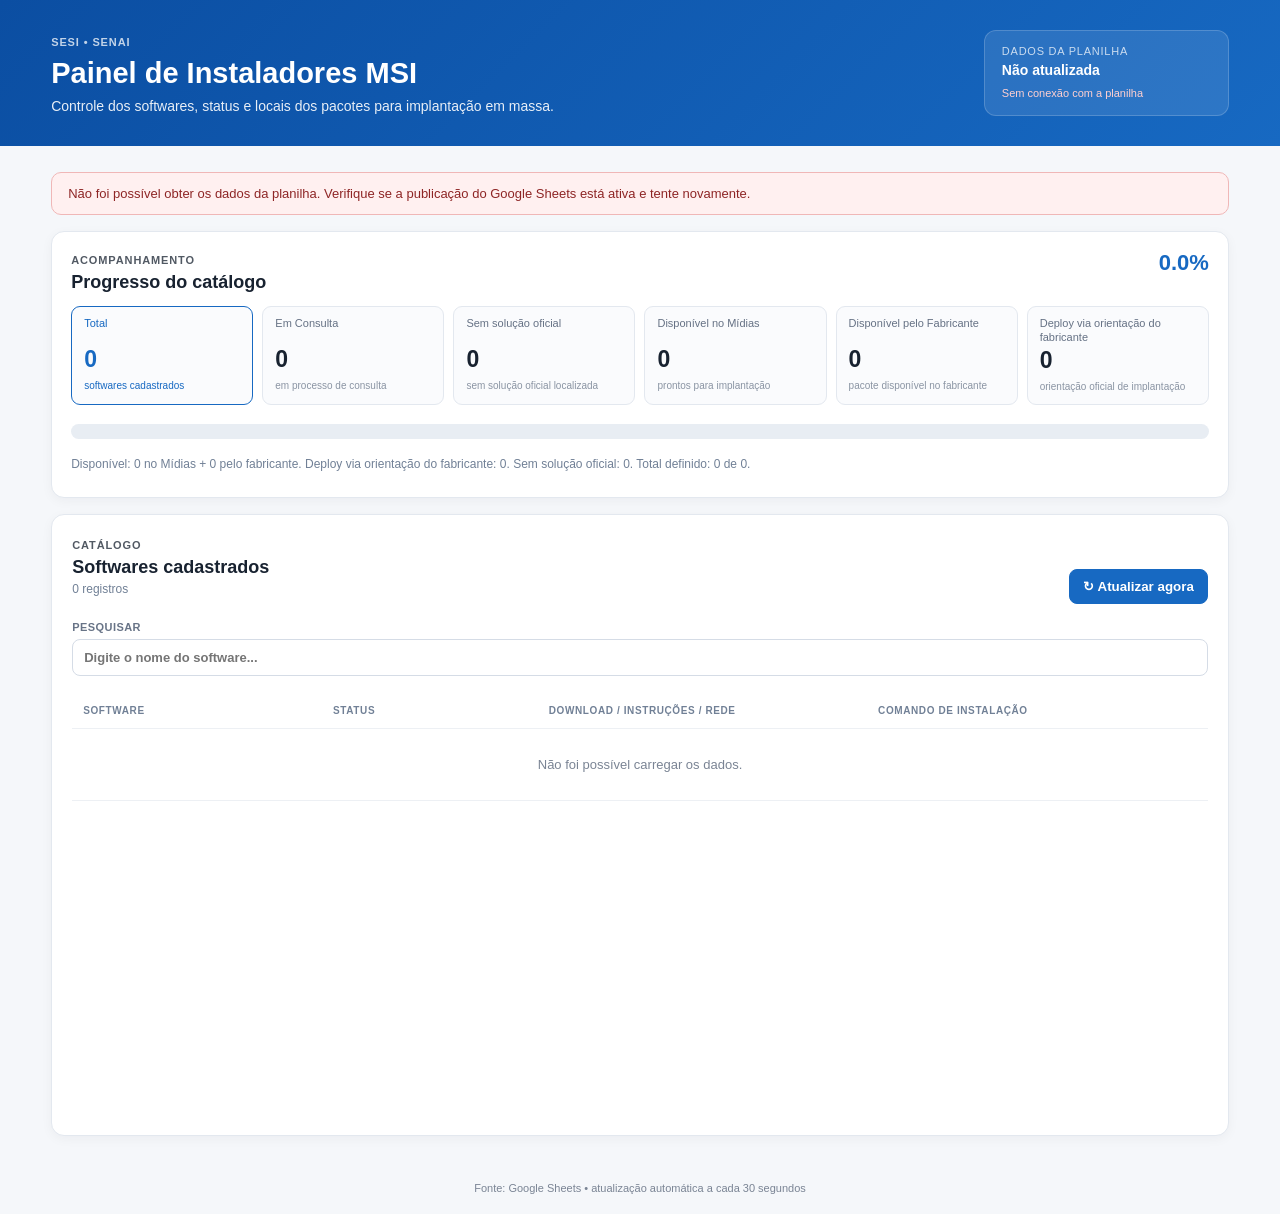
==== index.html @ 62a3d48d "Add files via upload" ====
<!DOCTYPE html>
<html lang="pt-BR">
<head>
<meta charset="UTF-8"><meta name="viewport" content="width=device-width, initial-scale=1.0">
<title>Painel de Instaladores MSI</title><link rel="stylesheet" href="style.css">
</head>
<body>
<header class="topbar">
  <div class="brand"><span class="eyebrow">SESI • SENAI</span><h1>Painel de Instaladores MSI</h1><p>Controle dos softwares, status e locais dos pacotes para implantação em massa.</p></div>
  <div class="update-box"><div class="update-label">Dados da planilha</div><strong id="lastUpdate">Aguardando consulta...</strong><span id="connectionStatus" class="connection loading">Iniciando conexão...</span></div>
</header>
<main class="container">
  <div id="errorBox" class="notice hidden"></div>
  <section id="page-dashboard" class="page">
<section class="overview">
      <div class="panel progress-panel">
        <div class="section-heading">
          <div><span class="section-kicker">Acompanhamento</span><h2>Progresso do catálogo</h2></div>
          <strong id="progressPercent">0%</strong>
        </div>
<section class="cards" aria-label="Filtros rápidos do catálogo">
      <article class="card filter-card" data-filter="" tabindex="0" role="button" aria-pressed="false"><span>Total</span><strong id="total">0</strong><small>softwares cadastrados</small></article>
      <article class="card filter-card" data-filter="Em Consulta" tabindex="0" role="button" aria-pressed="false"><span>Em Consulta</span><strong id="emConsulta">0</strong><small>em processo de consulta</small></article>
      <article class="card filter-card" data-filter="Sem solução oficial" tabindex="0" role="button" aria-pressed="false"><span>Sem solução oficial</span><strong id="semSolucao">0</strong><small>sem solução oficial localizada</small></article>
      <article class="card filter-card" data-filter="Disponível no Mídias" tabindex="0" role="button" aria-pressed="false"><span>Disponível no Mídias</span><strong id="disponivel">0</strong><small>prontos para implantação</small></article>
      <article class="card filter-card" data-filter="Disponível pelo Fabricante" tabindex="0" role="button" aria-pressed="false"><span>Disponível pelo Fabricante</span><strong id="fabricante">0</strong><small>pacote disponível no fabricante</small></article>
      <article class="card filter-card" data-filter="Deploy via orientação do fabricante" tabindex="0" role="button" aria-pressed="false"><span>Deploy via orientação do fabricante</span><strong id="deployOrientacao">0</strong><small>orientação oficial de implantação</small></article>
        </section>
        <div class="progress-track" aria-label="Distribuição dos softwares por status">
          <div id="progressAvailable" class="progress-segment available-segment" title="Disponível"></div>
          <div id="progressNoSolution" class="progress-segment none-segment" title="Sem solução oficial"></div>
          <div id="progressDeployOrientacao" class="progress-segment deploy-segment" title="Deploy via orientação do fabricante"></div>
          <div id="progressConsulta" class="progress-segment consulta-segment" title="Em Consulta"></div>
        </div>
        <p class="muted" id="progressDetail">Disponível: 0 no Mídias + 0 pelo fabricante.</p>
      </div>
    </section>
    <section class="panel table-panel">
      <div class="table-head"><div><span class="section-kicker">Catálogo</span><h2>Softwares cadastrados</h2><p class="muted" id="resultCount">0 registros</p></div><div class="actions"><button id="refreshButton" type="button">↻ Atualizar agora</button></div></div>
      <div class="filters"><label>Pesquisar<input id="search" type="search" placeholder="Digite o nome do software..."></label></div>
      <div class="table-wrap"><table class="software-table"><colgroup><col class="col-software"><col class="col-status"><col class="col-link"><col class="col-command"></colgroup><thead><tr><th>Software</th><th>Status</th><th>Download / instruções / rede</th><th>Comando de instalação</th></tr></thead><tbody id="softwareTable"><tr><td colspan="4" class="empty">Preparando consulta à planilha...</td></tr></tbody></table></div>
    </section>
  </section>
</main>
<footer>Fonte: Google Sheets • atualização automática a cada 30 segundos</footer>
<script src="script.js?v=20261013-43"></script>
</body></html>
---- style.css ----
*{box-sizing:border-box}body{margin:0;font-family:Inter,Segoe UI,Arial,sans-serif;background:#f5f7fa;color:#182230}.topbar{background:linear-gradient(135deg,#0b4ea2,#1769c2);color:#fff;padding:30px max(4%,calc((100% - 1200px)/2));display:flex;justify-content:space-between;gap:28px;align-items:center}.brand{min-width:0}.eyebrow,.section-kicker{font-size:11px;font-weight:700;letter-spacing:.08em;text-transform:uppercase;opacity:.75}.topbar h1{margin:7px 0 7px;font-size:29px;line-height:1.15}.topbar p{margin:0;max-width:720px;opacity:.9;font-size:14px}.update-box{min-width:245px;padding:14px 17px;border:1px solid rgba(255,255,255,.18);border-radius:12px;background:rgba(255,255,255,.1)}.update-label{font-size:11px;text-transform:uppercase;letter-spacing:.07em;opacity:.75}.update-box strong{display:block;margin:5px 0;font-size:14px}.connection{display:inline-flex;align-items:center;gap:6px;font-size:11px}.connection.ok{color:#c8f7d8}.connection.error{color:#ffd0d0}.connection.loading{color:#ffe9ad}.container{width:min(1200px,92%);margin:26px auto}.notice{margin-bottom:16px;padding:13px 16px;border-radius:10px;font-size:13px}.notice.error{background:#fff0f0;border:1px solid #f0b7b7;color:#8e2525}.notice.warning{background:#fff8e5;border:1px solid #efd28a;color:#795500}.hidden{display:none}.cards{display:grid;grid-template-columns:repeat(4,1fr);gap:15px;margin-bottom:17px}.card,.panel{background:#fff;border:1px solid #e3e8ef;border-radius:13px;box-shadow:0 3px 12px rgba(24,34,48,.045)}.card{padding:18px 19px}.card span{font-size:13px;color:#657184}.card strong{display:block;font-size:31px;line-height:1;margin:9px 0 7px}.card small{color:#8a94a3;font-size:11px}.card.highlight{border-top:3px solid #1769c2}.overview{display:grid;grid-template-columns:1.25fr 1fr;gap:17px;margin-bottom:17px}.panel{padding:20px}.section-heading{display:flex;justify-content:space-between;gap:18px;align-items:start}.section-heading h2,.table-head h2{margin:4px 0 0;font-size:18px}.section-heading>strong{font-size:22px;color:#1769c2}.progress-track{height:17px;background:#e8edf3;border-radius:99px;overflow:hidden;margin:27px 0 11px}.progress-bar{height:100%;width:0;background:linear-gradient(90deg,#1769c2,#2e86de);transition:width .35s ease}.muted{color:#718096;font-size:12px;margin:8px 0}.donut-wrap{display:flex;align-items:center;gap:23px;min-height:142px}.donut{width:142px;height:142px;border-radius:50%;position:relative;flex:0 0 auto}.donut:after{content:"";position:absolute;inset:31px;border-radius:50%;background:#fff}.legend{display:grid;gap:11px;font-size:12px}.legend>div{display:flex;align-items:center;gap:7px}.legend b{margin-left:2px}.dot{width:10px;height:10px;border-radius:50%;display:inline-block}.consulta-dot{background:#d99a20}.none-dot{background:#d15b5b}.available-dot{background:#1769c2}
.deploy-dot{background:#7b61b8}.table-panel{padding-bottom:12px}.table-head{display:flex;justify-content:space-between;align-items:end;gap:20px}.actions button{border:1px solid #1769c2;background:#1769c2;color:#fff;border-radius:8px;padding:9px 13px;font-weight:600;cursor:pointer}.actions button:hover{background:#0b4ea2}.filters{display:grid;grid-template-columns:1.5fr 1fr;gap:12px;margin:17px 0}.filters label{display:grid;gap:6px;font-size:11px;font-weight:700;color:#687487;text-transform:uppercase;letter-spacing:.04em}input,select{width:100%;border:1px solid #d5dce6;border-radius:8px;padding:10px 11px;background:#fff;color:#182230;font:inherit;font-size:13px;outline:none}input:focus,select:focus{border-color:#1769c2;box-shadow:0 0 0 3px rgba(23,105,194,.1)}.table-wrap{overflow:auto}table{width:100%;border-collapse:collapse}th,td{padding:12px 11px;border-bottom:1px solid #edf0f4;text-align:left}th{color:#718096;font-size:10px;text-transform:uppercase;letter-spacing:.06em}td{font-size:13px}.status{display:inline-flex;padding:5px 9px;border-radius:99px;font-size:11px;font-weight:700}.status.available{background:#eaf3ff;color:#1769c2;border:1px solid #cfe0f5}.status.consulta{background:#fff5d9;color:#8a5a00}.status.none{background:#fdeaea;color:#a32929}.status.unknown{background:#eef2f7;color:#596579}.empty{text-align:center;color:#7a8494;padding:28px}.table-panel .muted{margin-top:4px}footer{text-align:center;color:#7a8494;font-size:11px;padding:20px}@media(max-width:850px){.topbar{flex-direction:column;align-items:flex-start}.update-box{width:100%;min-width:0}.cards{grid-template-columns:repeat(2,1fr)}.overview{grid-template-columns:1fr}.table-head{align-items:stretch;flex-direction:column}.filters{grid-template-columns:1fr}}@media(max-width:500px){.container{width:94%;margin-top:18px}.cards{grid-template-columns:1fr}.topbar{padding:24px 4%}.topbar h1{font-size:24px}.donut-wrap{align-items:flex-start;flex-direction:column}.donut{width:125px;height:125px}.donut:after{inset:28px}}
.nav{background:#fff;border-bottom:1px solid #e3e8ef;position:sticky;top:0;z-index:5}.nav-inner{width:min(1200px,92%);margin:auto;display:flex;gap:4px}.nav-btn{border:0;background:transparent;padding:12px 15px;color:#637084;font-weight:700;font-size:12px;cursor:pointer;border-bottom:3px solid transparent}.nav-btn:hover{color:#1769c2}.nav-btn.active{color:#1769c2;border-bottom-color:#1769c2}.hidden-page{display:none!important}.actions{display:flex;gap:8px;flex-wrap:wrap}.actions button.secondary{background:#fff;color:#1769c2;border-color:#b9cee6}.actions button.secondary:hover{background:#f1f6fb}.open-link{display:inline-flex;align-items:center;padding:6px 10px;border-radius:7px;background:#1769c2;color:#fff;text-decoration:none;font-size:11px;font-weight:700}.open-link:hover{background:#0b4ea2}.link-cell{max-width:300px;white-space:nowrap;overflow:hidden;text-overflow:ellipsis}@media(max-width:650px){.nav-inner{width:94%}.nav-btn{padding:11px 10px}.actions{align-items:stretch}.actions button{width:100%}}
/* Navegação clean v10 */
.nav{background:rgba(255,255,255,.96);backdrop-filter:blur(8px);box-shadow:0 2px 10px rgba(24,34,48,.035)}
.nav-inner{padding:8px 0;align-items:center}
.nav-segment{display:inline-flex;gap:3px;padding:3px;background:#f1f4f8;border:1px solid #e1e6ed;border-radius:11px}
.nav-btn{display:inline-flex;align-items:center;gap:7px;border:0;border-radius:8px;border-bottom:0;padding:9px 13px;color:#667387;background:transparent;transition:.18s ease}
.nav-btn:hover{color:#1769c2;background:#fff}
.nav-btn.active{color:#1769c2;background:#fff;box-shadow:0 1px 4px rgba(24,34,48,.10);border-bottom:0}
.nav-icon{font-size:14px;line-height:1;font-weight:800}
.media-state.ok{color:#18794e}.media-state.warning{color:#8a5a00}.media-state.error{color:#a32929}.media-state.loading{color:#1769c2}
@media(max-width:650px){.nav-inner{width:94%}.nav-segment{width:100%}.nav-btn{flex:1;justify-content:center;padding:10px 8px}.actions button{width:auto}.actions #mediaBackButton{width:auto}}

/* Ação Abrir */
.open-link{border:0;cursor:pointer;font-family:inherit}
/* v14: layout fixo e área de tabela estável */
.page{min-height:760px}
.table-wrap{min-height:390px;max-height:390px;overflow:auto}
#page-dashboard .table-wrap{min-height:430px;max-height:430px}
.card.highlight{border-top-color:#1769c2;background:#f8fbff}
.status.available{background:#eaf3ff;color:#1769c2;border-color:#cfe0f5}

/* v15: área de visualização estável independentemente dos filtros */
.page{min-height:760px}
.table-wrap{height:430px;overflow:auto}
.table-wrap table{min-width:100%}
.open-link{white-space:nowrap}
.open-link.copied{background:#2f855a!important;border-color:#2f855a!important}
.status.available{background:#eaf3ff;color:#1769c2;border-color:#cfe0f5}
@media(max-width:850px){.page{min-height:900px}.table-wrap{height:430px}}
@media(max-width:500px){.page{min-height:980px}.table-wrap{height:430px}}

/* v16: layout visual fixo e navegação de mídias somente por cópia */
.software-table,.media-table{table-layout:fixed;width:100%;}
.software-table .col-software{width:75%;}
.software-table .col-status{width:25%;}
.media-table .col-media-software{width:20%;}
.media-table .col-media-type{width:12%;}
.media-table .col-media-link{width:31%;}
.media-table .col-media-obs{width:25%;}
.media-table .col-media-action{width:12%;}
.software-table th,.software-table td,.media-table th,.media-table td{overflow:hidden;text-overflow:ellipsis;}
.media-table .link-cell{max-width:none;white-space:nowrap;}
.card.highlight{border:1px solid #1769c2;background:#eaf3ff;}
.card.highlight span,.card.highlight strong,.card.highlight small{color:#1769c2;}
.status.available{background:#1769c2;color:#fff;border-color:#1769c2;}
.open-link{background:#1769c2;color:#fff;border:1px solid #1769c2;}
.open-link:hover{background:#0b4ea2;border-color:#0b4ea2;}
.open-link.copied{background:#2f855a!important;border-color:#2f855a!important;}
.table-wrap{height:430px;min-height:430px;max-height:430px;}
#page-dashboard .table-wrap{height:430px;min-height:430px;max-height:430px;}

/* v17 corrections */
.table-wrap{overflow-x:auto;overflow-y:scroll;}
#page-dashboard .table-wrap{overflow-x:auto;overflow-y:scroll;}
.card.highlight{background:#eaf3ff !important;border:1px solid #1769c2 !important;border-top:3px solid #1769c2 !important;}
.card.highlight span,.card.highlight strong,.card.highlight small{color:#1769c2 !important;}
.status.available{background:#1769c2 !important;color:#fff !important;border-color:#1769c2 !important;}
.software-table th,.software-table td{white-space:nowrap;}
.media-table th,.media-table td{white-space:nowrap;}

/* v18: filtro de status com a mesma identidade visual do gráfico */
#statusFilter.status-filter-available{background:#eaf3ff !important;color:#1769c2 !important;border-color:#1769c2 !important;font-weight:700;}
#statusFilter.status-filter-consulta{background:#fff5d9 !important;color:#8a5a00 !important;border-color:#d99a20 !important;font-weight:700;}
#statusFilter.status-filter-none{background:#fdeaea !important;color:#a32929 !important;border-color:#d15b5b !important;font-weight:700;}
#statusFilter option{background:#fff;color:#182230;font-weight:400;}
#statusFilter option:checked{background:#1769c2;color:#fff;}

.media-actions{display:flex;gap:6px;align-items:center;white-space:nowrap}.browser-link{background:#fff!important;color:#1769c2!important;border:1px solid #1769c2!important}.browser-link:hover{background:#f1f6fb!important}

/* v23: mídia compacta com botão de cópia no próprio campo de endereço */
.media-table .col-media-software{width:22%;}
.media-table .col-media-type{width:13%;}
.media-table .col-media-link{width:40%;}
.media-table .col-media-obs{width:25%;}
.media-table .link-cell{display:flex;align-items:center;gap:8px;min-width:0;overflow:hidden;text-overflow:clip;}
.media-table .media-link-text{min-width:0;overflow:hidden;text-overflow:ellipsis;white-space:nowrap;flex:1;}
.media-table .copy-link{flex:0 0 auto;}

/* v25 */
#statusFilter.status-filter-fabricante{background:#eaf3ff !important;color:#1769c2 !important;border-color:#1769c2 !important;font-weight:700;}

/* v26: tabela de mídias mais compacta */
.media-table .col-media-software{width:22%;}
.media-table .col-media-type{width:12%;}
.media-table .col-media-link{width:41%;}
.media-table .col-media-obs{width:25%;}
.media-table .link-cell{display:flex;align-items:center;gap:8px;min-width:0;}
.media-table .copy-link{flex:0 0 auto;white-space:nowrap;padding:6px 9px;font-size:12px;}

/* v29: links integrados ao dashboard; página de mídias removida */
.software-table,.software-table .col-software,.software-table .col-status,.software-table .col-link{table-layout:fixed;}
.software-table .col-software{width:42%;}
.software-table .col-status{width:24%;}
.software-table .col-link{width:34%;}
.software-table .link-cell{display:flex;align-items:center;gap:8px;min-width:0;white-space:nowrap;}
.software-table .link-text{min-width:0;flex:1;overflow:hidden;text-overflow:ellipsis;white-space:nowrap;}
.software-table .copy-link{flex:0 0 auto;white-space:nowrap;padding:6px 9px;border:1px solid #1769c2;border-radius:7px;background:#1769c2;color:#fff;font-size:11px;font-weight:700;cursor:pointer;}
.software-table .copy-link:hover{background:#0b4ea2;border-color:#0b4ea2;}
.software-table .copy-link.copied{background:#2f7d32;border-color:#2f7d32;}
@media(max-width:850px){.software-table .col-software{width:34%;}.software-table .col-status{width:28%;}.software-table .col-link{width:38%;}}
@media(max-width:650px){.software-table .col-software{width:100%;}.software-table .col-status{width:100%;}.software-table .col-link{width:100%;}.software-table th,.software-table td{white-space:nowrap;}}

/* v30: cards de resumo como filtros rápidos */
.cards{grid-template-columns:repeat(5,1fr);}
.filter-card{cursor:pointer;transition:transform .16s ease,box-shadow .16s ease,border-color .16s ease,background .16s ease;user-select:none;}
.filter-card:hover{transform:translateY(-2px);box-shadow:0 6px 18px rgba(24,34,48,.09);border-color:#b9cee6;}
.filter-card:focus-visible{outline:3px solid rgba(23,105,194,.22);outline-offset:2px;}
.filter-card.active-filter{border-color:#1769c2;background:#eaf3ff;box-shadow:0 4px 14px rgba(23,105,194,.12);}
.filter-card.active-filter span,.filter-card.active-filter strong,.filter-card.active-filter small{color:#1769c2;}
.filter-card.active-filter strong{font-weight:800;}
.filters{grid-template-columns:1fr;}
@media(max-width:1100px){.cards{grid-template-columns:repeat(3,1fr);}}
@media(max-width:850px){.cards{grid-template-columns:repeat(2,1fr);}}
@media(max-width:500px){.cards{grid-template-columns:1fr;}}

/* v34: visualização simplificada do acompanhamento */
.overview{display:block;margin-bottom:17px}
.progress-panel{padding:22px 20px}
.progress-track{height:20px;background:#e8edf3;border-radius:999px;overflow:hidden;margin:25px 0 15px;display:flex;position:relative}
.progress-segment{height:100%;width:0;transition:width .4s ease;flex:0 0 auto}
.available-segment{background:#1769c2}
.none-segment{background:#d15b5b}
.deploy-segment{background:#7b61b8}
.progress-summary{display:grid;grid-template-columns:repeat(4,1fr);gap:12px;margin-top:4px}
.progress-item{display:flex;align-items:flex-start;gap:9px;padding:11px 12px;border:1px solid #e5eaf0;border-radius:10px;background:#fafbfd}
.progress-dot{width:10px;height:10px;border-radius:50%;margin-top:4px;flex:0 0 auto}
.progress-item strong{font-size:16px;margin-right:3px}
.progress-item span:not(.progress-dot){font-size:12px;color:#596579}
.progress-item small{display:block;margin-top:3px;color:#7b8798;font-size:11px}
.progress-panel .muted{margin-top:13px}
@media(max-width:900px){.progress-summary{grid-template-columns:repeat(2,1fr)}}
@media(max-width:650px){.progress-summary{grid-template-columns:1fr}.progress-track{height:18px}}

/* v36: nomenclatura oficial dos cinco status */
.status.deploy{background:#eee9f8;color:#6547a8;border:1px solid #d8cef0}
.progress-track .deploy-segment{background:#7b61b8}
.filter-card[data-filter="Deploy via orientação do fabricante"]{min-width:0}

/* v37: cards compactos e aproveitamento melhor da largura */
.page{min-height:0}
.cards{grid-template-columns:repeat(6,minmax(0,1fr));gap:12px;margin-bottom:14px}
.card{padding:14px 15px;border-radius:11px;min-width:0}
.card span{font-size:12px;line-height:1.35}
.card strong{font-size:28px;margin:7px 0 5px}
.card small{font-size:10px;line-height:1.3}
.filter-card:hover{transform:translateY(-1px)}
.progress-panel{padding:17px 18px}
.progress-track{height:16px;margin:18px 0 12px}
.progress-summary{gap:9px;margin-top:2px}
.progress-item{padding:9px 10px}
.progress-item strong{font-size:15px}
.progress-item span:not(.progress-dot){font-size:11px}
.progress-item small{font-size:10px}
.progress-panel .muted{margin-top:10px}
@media(max-width:1100px){.cards{grid-template-columns:repeat(3,1fr)}}
@media(max-width:850px){.cards{grid-template-columns:repeat(2,1fr)}}
@media(max-width:500px){.cards{grid-template-columns:1fr}.card{padding:14px 15px}}

/* v38: catálogo com comando de instalação */
.software-table .col-software{width:27%;}
.software-table .col-status{width:20%;}
.software-table .col-link{width:26%;}
.software-table .col-command{width:27%;}
.software-table .command-cell{display:flex;align-items:center;gap:8px;min-width:0;white-space:nowrap;}
.software-table .command-text{display:block;min-width:0;flex:1;overflow:hidden;text-overflow:ellipsis;white-space:nowrap;font-family:Consolas,"Courier New",monospace;font-size:11px;color:#4b5563;background:#f7f9fc;border:1px solid #e5eaf0;border-radius:5px;padding:5px 7px;}
.software-table .copy-command{flex:0 0 auto;}
@media(max-width:1100px){.software-table .col-software{width:23%;}.software-table .col-status{width:20%;}.software-table .col-link{width:28%;}.software-table .col-command{width:29%;}}
@media(max-width:850px){.software-table .col-software{width:22%;}.software-table .col-status{width:20%;}.software-table .col-link{width:29%;}.software-table .col-command{width:29%;}}

/* v39: tabela do catálogo com quatro colunas realmente lado a lado */
.software-table{table-layout:fixed !important;width:100% !important;min-width:0 !important;}
.software-table col.col-software{width:22% !important;}
.software-table col.col-status{width:19% !important;}
.software-table col.col-link{width:29% !important;}
.software-table col.col-command{width:30% !important;}
.software-table th,.software-table td{min-width:0;}
.software-table .link-cell,.software-table .command-cell{width:auto;max-width:none;min-width:0;}
.software-table .link-cell{gap:6px;}
.software-table .command-cell{gap:6px;}
.software-table .command-text{min-width:0;max-width:none;}
.software-table .copy-link,.software-table .copy-command{padding:6px 8px;font-size:10px;}
@media(max-width:1100px){
  .software-table{min-width:0 !important;}
  .software-table col.col-software{width:21% !important;}
  .software-table col.col-status{width:19% !important;}
  .software-table col.col-link{width:30% !important;}
  .software-table col.col-command{width:30% !important;}
}
@media(max-width:850px){
  .software-table{min-width:920px !important;}
  .software-table col.col-software{width:21% !important;}
  .software-table col.col-status{width:19% !important;}
  .software-table col.col-link{width:30% !important;}
  .software-table col.col-command{width:30% !important;}
}

/* v40: tabela realmente lado a lado + destaque do filtro no progresso */
.software-table .link-cell,
.software-table .command-cell{
  display:table-cell !important;
  vertical-align:middle;
  overflow:hidden;
  text-overflow:clip;
}
.software-table .link-text,
.software-table .command-text{
  display:inline-block;
  vertical-align:middle;
  min-width:0;
  max-width:calc(100% - 105px);
  overflow:hidden;
  text-overflow:ellipsis;
  white-space:nowrap;
}
.software-table .copy-link,
.software-table .copy-command{
  display:inline-block;
  vertical-align:middle;
  margin-left:5px;
}
.software-table .command-text{
  box-sizing:border-box;
}
.progress-track .consulta-segment{background:#d99a20;}
.progress-segment{transition:width .4s ease,opacity .2s ease,filter .2s ease,transform .2s ease;}
.progress-segment.graph-dimmed{opacity:.22;}
.progress-segment.graph-active{opacity:1;filter:saturate(1.15);}
.progress-item{transition:opacity .2s ease,border-color .2s ease,background .2s ease,box-shadow .2s ease;}
.progress-item.graph-dimmed{opacity:.38;}
.progress-item.graph-active{border-color:#1769c2;background:#eaf3ff;box-shadow:0 2px 8px rgba(23,105,194,.08);opacity:1;}
.progress-item.graph-active .available-dot{box-shadow:0 0 0 3px rgba(23,105,194,.12);}
.progress-item.graph-active .none-dot{box-shadow:0 0 0 3px rgba(209,91,91,.12);}
.progress-item.graph-active .deploy-dot{box-shadow:0 0 0 3px rgba(123,97,184,.12);}
.progress-item.graph-active .consulta-dot{box-shadow:0 0 0 3px rgba(217,154,32,.14);}
@media(max-width:850px){
  .software-table{min-width:920px !important;}
}

/* v41: resumo de filtros integrado ao painel de progresso */
.nav{display:none!important}
.overview{margin-bottom:16px}
.progress-panel{display:flex;flex-direction:column;padding:18px 19px}
.progress-panel .section-heading{margin-bottom:13px}
.progress-panel .cards{width:100%;grid-template-columns:repeat(6,minmax(0,1fr));gap:9px;margin:0 0 4px}
.progress-panel .card{padding:10px 12px;border-radius:9px;box-shadow:none;background:#fafbfd}
.progress-panel .card span{font-size:11px;line-height:1.25;display:block;min-height:27px}
.progress-panel .card strong{font-size:23px;margin:4px 0}
.progress-panel .card small{font-size:10px;line-height:1.2}
.progress-panel .progress-track{margin:15px 0 10px;height:15px}
.progress-panel .progress-summary{display:none}
.progress-panel .muted{margin-top:8px}
@media(max-width:1100px){.progress-panel .cards{grid-template-columns:repeat(3,minmax(0,1fr))}}
@media(max-width:650px){.progress-panel .cards{grid-template-columns:repeat(2,minmax(0,1fr))}.progress-panel{padding:14px}.progress-panel .card{padding:10px}.progress-panel .section-heading>strong{font-size:19px}}
/* Links de download e documentação no catálogo */
.software-table .resource-link{display:inline-block;margin:2px 5px 2px 0;padding:5px 7px;border:1px solid #1769c2;border-radius:6px;background:#1769c2;color:#fff;text-decoration:none;font-size:10px;font-weight:700;white-space:nowrap}
.software-table .resource-link:hover{background:#0b4ea2;border-color:#0b4ea2}
.software-table .resource-link.guide-link{background:#fff;color:#1769c2}
.software-table .resource-link.guide-link:hover{background:#f1f6fb}
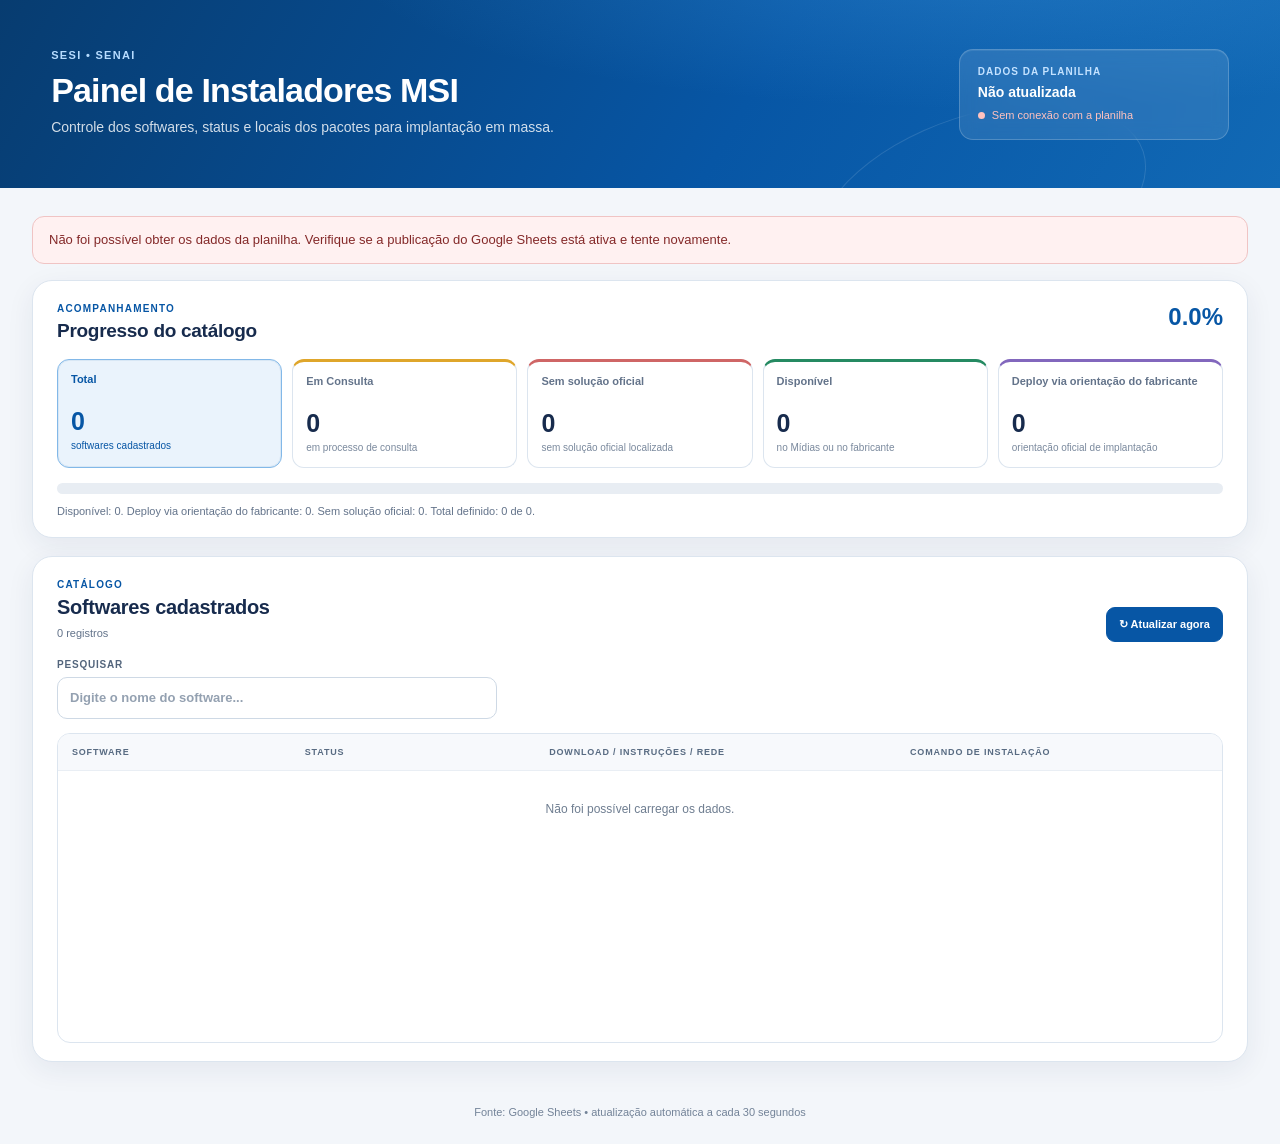
==== commit 2171a8fa: "Add files via upload" ====
--- a/index.html
+++ b/index.html
@@ -2,7 +2,8 @@
 <html lang="pt-BR">
 <head>
 <meta charset="UTF-8"><meta name="viewport" content="width=device-width, initial-scale=1.0">
-<title>Painel de Instaladores MSI</title><link rel="stylesheet" href="style.css">
+<meta name="theme-color" content="#073c70">
+<title>Painel de Instaladores MSI</title><link rel="stylesheet" href="style.css?v=20261013-46">
 </head>
 <body>
 <header class="topbar">
@@ -22,8 +23,7 @@
       <article class="card filter-card" data-filter="" tabindex="0" role="button" aria-pressed="false"><span>Total</span><strong id="total">0</strong><small>softwares cadastrados</small></article>
       <article class="card filter-card" data-filter="Em Consulta" tabindex="0" role="button" aria-pressed="false"><span>Em Consulta</span><strong id="emConsulta">0</strong><small>em processo de consulta</small></article>
       <article class="card filter-card" data-filter="Sem solução oficial" tabindex="0" role="button" aria-pressed="false"><span>Sem solução oficial</span><strong id="semSolucao">0</strong><small>sem solução oficial localizada</small></article>
-      <article class="card filter-card" data-filter="Disponível no Mídias" tabindex="0" role="button" aria-pressed="false"><span>Disponível no Mídias</span><strong id="disponivel">0</strong><small>prontos para implantação</small></article>
-      <article class="card filter-card" data-filter="Disponível pelo Fabricante" tabindex="0" role="button" aria-pressed="false"><span>Disponível pelo Fabricante</span><strong id="fabricante">0</strong><small>pacote disponível no fabricante</small></article>
+      <article class="card filter-card" data-filter="__disponivel__" tabindex="0" role="button" aria-pressed="false"><span>Disponível</span><strong id="disponivel">0</strong><small>no Mídias ou no fabricante</small></article>
       <article class="card filter-card" data-filter="Deploy via orientação do fabricante" tabindex="0" role="button" aria-pressed="false"><span>Deploy via orientação do fabricante</span><strong id="deployOrientacao">0</strong><small>orientação oficial de implantação</small></article>
         </section>
         <div class="progress-track" aria-label="Distribuição dos softwares por status">
@@ -32,7 +32,7 @@
           <div id="progressDeployOrientacao" class="progress-segment deploy-segment" title="Deploy via orientação do fabricante"></div>
           <div id="progressConsulta" class="progress-segment consulta-segment" title="Em Consulta"></div>
         </div>
-        <p class="muted" id="progressDetail">Disponível: 0 no Mídias + 0 pelo fabricante.</p>
+        <p class="muted" id="progressDetail">Disponível: 0.</p>
       </div>
     </section>
     <section class="panel table-panel">
@@ -43,5 +43,5 @@
   </section>
 </main>
 <footer>Fonte: Google Sheets • atualização automática a cada 30 segundos</footer>
-<script src="script.js?v=20261013-43"></script>
+<script src="script.js?v=20261013-47"></script>
 </body></html>
--- a/style.css
+++ b/style.css
@@ -1,260 +1,278 @@
-*{box-sizing:border-box}body{margin:0;font-family:Inter,Segoe UI,Arial,sans-serif;background:#f5f7fa;color:#182230}.topbar{background:linear-gradient(135deg,#0b4ea2,#1769c2);color:#fff;padding:30px max(4%,calc((100% - 1200px)/2));display:flex;justify-content:space-between;gap:28px;align-items:center}.brand{min-width:0}.eyebrow,.section-kicker{font-size:11px;font-weight:700;letter-spacing:.08em;text-transform:uppercase;opacity:.75}.topbar h1{margin:7px 0 7px;font-size:29px;line-height:1.15}.topbar p{margin:0;max-width:720px;opacity:.9;font-size:14px}.update-box{min-width:245px;padding:14px 17px;border:1px solid rgba(255,255,255,.18);border-radius:12px;background:rgba(255,255,255,.1)}.update-label{font-size:11px;text-transform:uppercase;letter-spacing:.07em;opacity:.75}.update-box strong{display:block;margin:5px 0;font-size:14px}.connection{display:inline-flex;align-items:center;gap:6px;font-size:11px}.connection.ok{color:#c8f7d8}.connection.error{color:#ffd0d0}.connection.loading{color:#ffe9ad}.container{width:min(1200px,92%);margin:26px auto}.notice{margin-bottom:16px;padding:13px 16px;border-radius:10px;font-size:13px}.notice.error{background:#fff0f0;border:1px solid #f0b7b7;color:#8e2525}.notice.warning{background:#fff8e5;border:1px solid #efd28a;color:#795500}.hidden{display:none}.cards{display:grid;grid-template-columns:repeat(4,1fr);gap:15px;margin-bottom:17px}.card,.panel{background:#fff;border:1px solid #e3e8ef;border-radius:13px;box-shadow:0 3px 12px rgba(24,34,48,.045)}.card{padding:18px 19px}.card span{font-size:13px;color:#657184}.card strong{display:block;font-size:31px;line-height:1;margin:9px 0 7px}.card small{color:#8a94a3;font-size:11px}.card.highlight{border-top:3px solid #1769c2}.overview{display:grid;grid-template-columns:1.25fr 1fr;gap:17px;margin-bottom:17px}.panel{padding:20px}.section-heading{display:flex;justify-content:space-between;gap:18px;align-items:start}.section-heading h2,.table-head h2{margin:4px 0 0;font-size:18px}.section-heading>strong{font-size:22px;color:#1769c2}.progress-track{height:17px;background:#e8edf3;border-radius:99px;overflow:hidden;margin:27px 0 11px}.progress-bar{height:100%;width:0;background:linear-gradient(90deg,#1769c2,#2e86de);transition:width .35s ease}.muted{color:#718096;font-size:12px;margin:8px 0}.donut-wrap{display:flex;align-items:center;gap:23px;min-height:142px}.donut{width:142px;height:142px;border-radius:50%;position:relative;flex:0 0 auto}.donut:after{content:"";position:absolute;inset:31px;border-radius:50%;background:#fff}.legend{display:grid;gap:11px;font-size:12px}.legend>div{display:flex;align-items:center;gap:7px}.legend b{margin-left:2px}.dot{width:10px;height:10px;border-radius:50%;display:inline-block}.consulta-dot{background:#d99a20}.none-dot{background:#d15b5b}.available-dot{background:#1769c2}
-.deploy-dot{background:#7b61b8}.table-panel{padding-bottom:12px}.table-head{display:flex;justify-content:space-between;align-items:end;gap:20px}.actions button{border:1px solid #1769c2;background:#1769c2;color:#fff;border-radius:8px;padding:9px 13px;font-weight:600;cursor:pointer}.actions button:hover{background:#0b4ea2}.filters{display:grid;grid-template-columns:1.5fr 1fr;gap:12px;margin:17px 0}.filters label{display:grid;gap:6px;font-size:11px;font-weight:700;color:#687487;text-transform:uppercase;letter-spacing:.04em}input,select{width:100%;border:1px solid #d5dce6;border-radius:8px;padding:10px 11px;background:#fff;color:#182230;font:inherit;font-size:13px;outline:none}input:focus,select:focus{border-color:#1769c2;box-shadow:0 0 0 3px rgba(23,105,194,.1)}.table-wrap{overflow:auto}table{width:100%;border-collapse:collapse}th,td{padding:12px 11px;border-bottom:1px solid #edf0f4;text-align:left}th{color:#718096;font-size:10px;text-transform:uppercase;letter-spacing:.06em}td{font-size:13px}.status{display:inline-flex;padding:5px 9px;border-radius:99px;font-size:11px;font-weight:700}.status.available{background:#eaf3ff;color:#1769c2;border:1px solid #cfe0f5}.status.consulta{background:#fff5d9;color:#8a5a00}.status.none{background:#fdeaea;color:#a32929}.status.unknown{background:#eef2f7;color:#596579}.empty{text-align:center;color:#7a8494;padding:28px}.table-panel .muted{margin-top:4px}footer{text-align:center;color:#7a8494;font-size:11px;padding:20px}@media(max-width:850px){.topbar{flex-direction:column;align-items:flex-start}.update-box{width:100%;min-width:0}.cards{grid-template-columns:repeat(2,1fr)}.overview{grid-template-columns:1fr}.table-head{align-items:stretch;flex-direction:column}.filters{grid-template-columns:1fr}}@media(max-width:500px){.container{width:94%;margin-top:18px}.cards{grid-template-columns:1fr}.topbar{padding:24px 4%}.topbar h1{font-size:24px}.donut-wrap{align-items:flex-start;flex-direction:column}.donut{width:125px;height:125px}.donut:after{inset:28px}}
-.nav{background:#fff;border-bottom:1px solid #e3e8ef;position:sticky;top:0;z-index:5}.nav-inner{width:min(1200px,92%);margin:auto;display:flex;gap:4px}.nav-btn{border:0;background:transparent;padding:12px 15px;color:#637084;font-weight:700;font-size:12px;cursor:pointer;border-bottom:3px solid transparent}.nav-btn:hover{color:#1769c2}.nav-btn.active{color:#1769c2;border-bottom-color:#1769c2}.hidden-page{display:none!important}.actions{display:flex;gap:8px;flex-wrap:wrap}.actions button.secondary{background:#fff;color:#1769c2;border-color:#b9cee6}.actions button.secondary:hover{background:#f1f6fb}.open-link{display:inline-flex;align-items:center;padding:6px 10px;border-radius:7px;background:#1769c2;color:#fff;text-decoration:none;font-size:11px;font-weight:700}.open-link:hover{background:#0b4ea2}.link-cell{max-width:300px;white-space:nowrap;overflow:hidden;text-overflow:ellipsis}@media(max-width:650px){.nav-inner{width:94%}.nav-btn{padding:11px 10px}.actions{align-items:stretch}.actions button{width:100%}}
-/* Navegação clean v10 */
-.nav{background:rgba(255,255,255,.96);backdrop-filter:blur(8px);box-shadow:0 2px 10px rgba(24,34,48,.035)}
-.nav-inner{padding:8px 0;align-items:center}
-.nav-segment{display:inline-flex;gap:3px;padding:3px;background:#f1f4f8;border:1px solid #e1e6ed;border-radius:11px}
-.nav-btn{display:inline-flex;align-items:center;gap:7px;border:0;border-radius:8px;border-bottom:0;padding:9px 13px;color:#667387;background:transparent;transition:.18s ease}
-.nav-btn:hover{color:#1769c2;background:#fff}
-.nav-btn.active{color:#1769c2;background:#fff;box-shadow:0 1px 4px rgba(24,34,48,.10);border-bottom:0}
-.nav-icon{font-size:14px;line-height:1;font-weight:800}
-.media-state.ok{color:#18794e}.media-state.warning{color:#8a5a00}.media-state.error{color:#a32929}.media-state.loading{color:#1769c2}
-@media(max-width:650px){.nav-inner{width:94%}.nav-segment{width:100%}.nav-btn{flex:1;justify-content:center;padding:10px 8px}.actions button{width:auto}.actions #mediaBackButton{width:auto}}
-
-/* Ação Abrir */
-.open-link{border:0;cursor:pointer;font-family:inherit}
-/* v14: layout fixo e área de tabela estável */
-.page{min-height:760px}
-.table-wrap{min-height:390px;max-height:390px;overflow:auto}
-#page-dashboard .table-wrap{min-height:430px;max-height:430px}
-.card.highlight{border-top-color:#1769c2;background:#f8fbff}
-.status.available{background:#eaf3ff;color:#1769c2;border-color:#cfe0f5}
-
-/* v15: área de visualização estável independentemente dos filtros */
-.page{min-height:760px}
-.table-wrap{height:430px;overflow:auto}
-.table-wrap table{min-width:100%}
-.open-link{white-space:nowrap}
-.open-link.copied{background:#2f855a!important;border-color:#2f855a!important}
-.status.available{background:#eaf3ff;color:#1769c2;border-color:#cfe0f5}
-@media(max-width:850px){.page{min-height:900px}.table-wrap{height:430px}}
-@media(max-width:500px){.page{min-height:980px}.table-wrap{height:430px}}
-
-/* v16: layout visual fixo e navegação de mídias somente por cópia */
-.software-table,.media-table{table-layout:fixed;width:100%;}
-.software-table .col-software{width:75%;}
-.software-table .col-status{width:25%;}
-.media-table .col-media-software{width:20%;}
-.media-table .col-media-type{width:12%;}
-.media-table .col-media-link{width:31%;}
-.media-table .col-media-obs{width:25%;}
-.media-table .col-media-action{width:12%;}
-.software-table th,.software-table td,.media-table th,.media-table td{overflow:hidden;text-overflow:ellipsis;}
-.media-table .link-cell{max-width:none;white-space:nowrap;}
-.card.highlight{border:1px solid #1769c2;background:#eaf3ff;}
-.card.highlight span,.card.highlight strong,.card.highlight small{color:#1769c2;}
-.status.available{background:#1769c2;color:#fff;border-color:#1769c2;}
-.open-link{background:#1769c2;color:#fff;border:1px solid #1769c2;}
-.open-link:hover{background:#0b4ea2;border-color:#0b4ea2;}
-.open-link.copied{background:#2f855a!important;border-color:#2f855a!important;}
-.table-wrap{height:430px;min-height:430px;max-height:430px;}
-#page-dashboard .table-wrap{height:430px;min-height:430px;max-height:430px;}
-
-/* v17 corrections */
-.table-wrap{overflow-x:auto;overflow-y:scroll;}
-#page-dashboard .table-wrap{overflow-x:auto;overflow-y:scroll;}
-.card.highlight{background:#eaf3ff !important;border:1px solid #1769c2 !important;border-top:3px solid #1769c2 !important;}
-.card.highlight span,.card.highlight strong,.card.highlight small{color:#1769c2 !important;}
-.status.available{background:#1769c2 !important;color:#fff !important;border-color:#1769c2 !important;}
-.software-table th,.software-table td{white-space:nowrap;}
-.media-table th,.media-table td{white-space:nowrap;}
-
-/* v18: filtro de status com a mesma identidade visual do gráfico */
-#statusFilter.status-filter-available{background:#eaf3ff !important;color:#1769c2 !important;border-color:#1769c2 !important;font-weight:700;}
-#statusFilter.status-filter-consulta{background:#fff5d9 !important;color:#8a5a00 !important;border-color:#d99a20 !important;font-weight:700;}
-#statusFilter.status-filter-none{background:#fdeaea !important;color:#a32929 !important;border-color:#d15b5b !important;font-weight:700;}
-#statusFilter option{background:#fff;color:#182230;font-weight:400;}
-#statusFilter option:checked{background:#1769c2;color:#fff;}
-
-.media-actions{display:flex;gap:6px;align-items:center;white-space:nowrap}.browser-link{background:#fff!important;color:#1769c2!important;border:1px solid #1769c2!important}.browser-link:hover{background:#f1f6fb!important}
-
-/* v23: mídia compacta com botão de cópia no próprio campo de endereço */
-.media-table .col-media-software{width:22%;}
-.media-table .col-media-type{width:13%;}
-.media-table .col-media-link{width:40%;}
-.media-table .col-media-obs{width:25%;}
-.media-table .link-cell{display:flex;align-items:center;gap:8px;min-width:0;overflow:hidden;text-overflow:clip;}
-.media-table .media-link-text{min-width:0;overflow:hidden;text-overflow:ellipsis;white-space:nowrap;flex:1;}
-.media-table .copy-link{flex:0 0 auto;}
-
-/* v25 */
-#statusFilter.status-filter-fabricante{background:#eaf3ff !important;color:#1769c2 !important;border-color:#1769c2 !important;font-weight:700;}
-
-/* v26: tabela de mídias mais compacta */
-.media-table .col-media-software{width:22%;}
-.media-table .col-media-type{width:12%;}
-.media-table .col-media-link{width:41%;}
-.media-table .col-media-obs{width:25%;}
-.media-table .link-cell{display:flex;align-items:center;gap:8px;min-width:0;}
-.media-table .copy-link{flex:0 0 auto;white-space:nowrap;padding:6px 9px;font-size:12px;}
-
-/* v29: links integrados ao dashboard; página de mídias removida */
-.software-table,.software-table .col-software,.software-table .col-status,.software-table .col-link{table-layout:fixed;}
-.software-table .col-software{width:42%;}
-.software-table .col-status{width:24%;}
-.software-table .col-link{width:34%;}
-.software-table .link-cell{display:flex;align-items:center;gap:8px;min-width:0;white-space:nowrap;}
-.software-table .link-text{min-width:0;flex:1;overflow:hidden;text-overflow:ellipsis;white-space:nowrap;}
-.software-table .copy-link{flex:0 0 auto;white-space:nowrap;padding:6px 9px;border:1px solid #1769c2;border-radius:7px;background:#1769c2;color:#fff;font-size:11px;font-weight:700;cursor:pointer;}
-.software-table .copy-link:hover{background:#0b4ea2;border-color:#0b4ea2;}
-.software-table .copy-link.copied{background:#2f7d32;border-color:#2f7d32;}
-@media(max-width:850px){.software-table .col-software{width:34%;}.software-table .col-status{width:28%;}.software-table .col-link{width:38%;}}
-@media(max-width:650px){.software-table .col-software{width:100%;}.software-table .col-status{width:100%;}.software-table .col-link{width:100%;}.software-table th,.software-table td{white-space:nowrap;}}
-
-/* v30: cards de resumo como filtros rápidos */
-.cards{grid-template-columns:repeat(5,1fr);}
-.filter-card{cursor:pointer;transition:transform .16s ease,box-shadow .16s ease,border-color .16s ease,background .16s ease;user-select:none;}
-.filter-card:hover{transform:translateY(-2px);box-shadow:0 6px 18px rgba(24,34,48,.09);border-color:#b9cee6;}
-.filter-card:focus-visible{outline:3px solid rgba(23,105,194,.22);outline-offset:2px;}
-.filter-card.active-filter{border-color:#1769c2;background:#eaf3ff;box-shadow:0 4px 14px rgba(23,105,194,.12);}
-.filter-card.active-filter span,.filter-card.active-filter strong,.filter-card.active-filter small{color:#1769c2;}
-.filter-card.active-filter strong{font-weight:800;}
-.filters{grid-template-columns:1fr;}
-@media(max-width:1100px){.cards{grid-template-columns:repeat(3,1fr);}}
-@media(max-width:850px){.cards{grid-template-columns:repeat(2,1fr);}}
-@media(max-width:500px){.cards{grid-template-columns:1fr;}}
-
-/* v34: visualização simplificada do acompanhamento */
-.overview{display:block;margin-bottom:17px}
-.progress-panel{padding:22px 20px}
-.progress-track{height:20px;background:#e8edf3;border-radius:999px;overflow:hidden;margin:25px 0 15px;display:flex;position:relative}
-.progress-segment{height:100%;width:0;transition:width .4s ease;flex:0 0 auto}
-.available-segment{background:#1769c2}
-.none-segment{background:#d15b5b}
-.deploy-segment{background:#7b61b8}
-.progress-summary{display:grid;grid-template-columns:repeat(4,1fr);gap:12px;margin-top:4px}
-.progress-item{display:flex;align-items:flex-start;gap:9px;padding:11px 12px;border:1px solid #e5eaf0;border-radius:10px;background:#fafbfd}
-.progress-dot{width:10px;height:10px;border-radius:50%;margin-top:4px;flex:0 0 auto}
-.progress-item strong{font-size:16px;margin-right:3px}
-.progress-item span:not(.progress-dot){font-size:12px;color:#596579}
-.progress-item small{display:block;margin-top:3px;color:#7b8798;font-size:11px}
-.progress-panel .muted{margin-top:13px}
-@media(max-width:900px){.progress-summary{grid-template-columns:repeat(2,1fr)}}
-@media(max-width:650px){.progress-summary{grid-template-columns:1fr}.progress-track{height:18px}}
-
-/* v36: nomenclatura oficial dos cinco status */
-.status.deploy{background:#eee9f8;color:#6547a8;border:1px solid #d8cef0}
-.progress-track .deploy-segment{background:#7b61b8}
-.filter-card[data-filter="Deploy via orientação do fabricante"]{min-width:0}
-
-/* v37: cards compactos e aproveitamento melhor da largura */
-.page{min-height:0}
-.cards{grid-template-columns:repeat(6,minmax(0,1fr));gap:12px;margin-bottom:14px}
-.card{padding:14px 15px;border-radius:11px;min-width:0}
-.card span{font-size:12px;line-height:1.35}
-.card strong{font-size:28px;margin:7px 0 5px}
-.card small{font-size:10px;line-height:1.3}
-.filter-card:hover{transform:translateY(-1px)}
-.progress-panel{padding:17px 18px}
-.progress-track{height:16px;margin:18px 0 12px}
-.progress-summary{gap:9px;margin-top:2px}
-.progress-item{padding:9px 10px}
-.progress-item strong{font-size:15px}
-.progress-item span:not(.progress-dot){font-size:11px}
-.progress-item small{font-size:10px}
-.progress-panel .muted{margin-top:10px}
-@media(max-width:1100px){.cards{grid-template-columns:repeat(3,1fr)}}
-@media(max-width:850px){.cards{grid-template-columns:repeat(2,1fr)}}
-@media(max-width:500px){.cards{grid-template-columns:1fr}.card{padding:14px 15px}}
-
-/* v38: catálogo com comando de instalação */
-.software-table .col-software{width:27%;}
-.software-table .col-status{width:20%;}
-.software-table .col-link{width:26%;}
-.software-table .col-command{width:27%;}
-.software-table .command-cell{display:flex;align-items:center;gap:8px;min-width:0;white-space:nowrap;}
-.software-table .command-text{display:block;min-width:0;flex:1;overflow:hidden;text-overflow:ellipsis;white-space:nowrap;font-family:Consolas,"Courier New",monospace;font-size:11px;color:#4b5563;background:#f7f9fc;border:1px solid #e5eaf0;border-radius:5px;padding:5px 7px;}
-.software-table .copy-command{flex:0 0 auto;}
-@media(max-width:1100px){.software-table .col-software{width:23%;}.software-table .col-status{width:20%;}.software-table .col-link{width:28%;}.software-table .col-command{width:29%;}}
-@media(max-width:850px){.software-table .col-software{width:22%;}.software-table .col-status{width:20%;}.software-table .col-link{width:29%;}.software-table .col-command{width:29%;}}
-
-/* v39: tabela do catálogo com quatro colunas realmente lado a lado */
-.software-table{table-layout:fixed !important;width:100% !important;min-width:0 !important;}
-.software-table col.col-software{width:22% !important;}
-.software-table col.col-status{width:19% !important;}
-.software-table col.col-link{width:29% !important;}
-.software-table col.col-command{width:30% !important;}
-.software-table th,.software-table td{min-width:0;}
-.software-table .link-cell,.software-table .command-cell{width:auto;max-width:none;min-width:0;}
-.software-table .link-cell{gap:6px;}
-.software-table .command-cell{gap:6px;}
-.software-table .command-text{min-width:0;max-width:none;}
-.software-table .copy-link,.software-table .copy-command{padding:6px 8px;font-size:10px;}
-@media(max-width:1100px){
-  .software-table{min-width:0 !important;}
-  .software-table col.col-software{width:21% !important;}
-  .software-table col.col-status{width:19% !important;}
-  .software-table col.col-link{width:30% !important;}
-  .software-table col.col-command{width:30% !important;}
-}
-@media(max-width:850px){
-  .software-table{min-width:920px !important;}
-  .software-table col.col-software{width:21% !important;}
-  .software-table col.col-status{width:19% !important;}
-  .software-table col.col-link{width:30% !important;}
-  .software-table col.col-command{width:30% !important;}
-}
-
-/* v40: tabela realmente lado a lado + destaque do filtro no progresso */
-.software-table .link-cell,
-.software-table .command-cell{
-  display:table-cell !important;
-  vertical-align:middle;
-  overflow:hidden;
-  text-overflow:clip;
-}
-.software-table .link-text,
-.software-table .command-text{
-  display:inline-block;
-  vertical-align:middle;
-  min-width:0;
-  max-width:calc(100% - 105px);
-  overflow:hidden;
-  text-overflow:ellipsis;
-  white-space:nowrap;
-}
-.software-table .copy-link,
-.software-table .copy-command{
-  display:inline-block;
-  vertical-align:middle;
-  margin-left:5px;
-}
-.software-table .command-text{
-  box-sizing:border-box;
-}
-.progress-track .consulta-segment{background:#d99a20;}
-.progress-segment{transition:width .4s ease,opacity .2s ease,filter .2s ease,transform .2s ease;}
-.progress-segment.graph-dimmed{opacity:.22;}
-.progress-segment.graph-active{opacity:1;filter:saturate(1.15);}
-.progress-item{transition:opacity .2s ease,border-color .2s ease,background .2s ease,box-shadow .2s ease;}
-.progress-item.graph-dimmed{opacity:.38;}
-.progress-item.graph-active{border-color:#1769c2;background:#eaf3ff;box-shadow:0 2px 8px rgba(23,105,194,.08);opacity:1;}
-.progress-item.graph-active .available-dot{box-shadow:0 0 0 3px rgba(23,105,194,.12);}
-.progress-item.graph-active .none-dot{box-shadow:0 0 0 3px rgba(209,91,91,.12);}
-.progress-item.graph-active .deploy-dot{box-shadow:0 0 0 3px rgba(123,97,184,.12);}
-.progress-item.graph-active .consulta-dot{box-shadow:0 0 0 3px rgba(217,154,32,.14);}
-@media(max-width:850px){
-  .software-table{min-width:920px !important;}
-}
-
-/* v41: resumo de filtros integrado ao painel de progresso */
-.nav{display:none!important}
-.overview{margin-bottom:16px}
-.progress-panel{display:flex;flex-direction:column;padding:18px 19px}
-.progress-panel .section-heading{margin-bottom:13px}
-.progress-panel .cards{width:100%;grid-template-columns:repeat(6,minmax(0,1fr));gap:9px;margin:0 0 4px}
-.progress-panel .card{padding:10px 12px;border-radius:9px;box-shadow:none;background:#fafbfd}
-.progress-panel .card span{font-size:11px;line-height:1.25;display:block;min-height:27px}
-.progress-panel .card strong{font-size:23px;margin:4px 0}
-.progress-panel .card small{font-size:10px;line-height:1.2}
-.progress-panel .progress-track{margin:15px 0 10px;height:15px}
-.progress-panel .progress-summary{display:none}
-.progress-panel .muted{margin-top:8px}
-@media(max-width:1100px){.progress-panel .cards{grid-template-columns:repeat(3,minmax(0,1fr))}}
-@media(max-width:650px){.progress-panel .cards{grid-template-columns:repeat(2,minmax(0,1fr))}.progress-panel{padding:14px}.progress-panel .card{padding:10px}.progress-panel .section-heading>strong{font-size:19px}}
-/* Links de download e documentação no catálogo */
-.software-table .resource-link{display:inline-block;margin:2px 5px 2px 0;padding:5px 7px;border:1px solid #1769c2;border-radius:6px;background:#1769c2;color:#fff;text-decoration:none;font-size:10px;font-weight:700;white-space:nowrap}
-.software-table .resource-link:hover{background:#0b4ea2;border-color:#0b4ea2}
-.software-table .resource-link.guide-link{background:#fff;color:#1769c2}
-.software-table .resource-link.guide-link:hover{background:#f1f6fb}
+:root {
+  color-scheme: light;
+  --ink: #172b4d;
+  --muted: #63738a;
+  --line: #dce5ef;
+  --surface: #ffffff;
+  --canvas: #f3f6fa;
+  --brand: #0756a5;
+  --brand-strong: #064782;
+  --brand-soft: #eaf3fc;
+  --green: #16794b;
+  --amber: #9a6500;
+  --red: #ad3434;
+  --violet: #674da7;
+  --radius-lg: 20px;
+  --radius-md: 14px;
+  --shadow: 0 8px 28px rgba(24, 48, 78, .07);
+}
+
+*,
+*::before,
+*::after { box-sizing: border-box; }
+
+html { min-width: 320px; background: var(--canvas); }
+
+body {
+  min-height: 100vh;
+  margin: 0;
+  color: var(--ink);
+  background: var(--canvas);
+  font-family: Inter, "Segoe UI", Arial, sans-serif;
+  -webkit-font-smoothing: antialiased;
+}
+
+button,
+input,
+select { font: inherit; }
+
+button:focus-visible,
+input:focus-visible,
+.filter-card:focus-visible,
+a:focus-visible {
+  outline: 3px solid rgba(24, 119, 210, .32);
+  outline-offset: 3px;
+}
+
+.topbar {
+  position: relative;
+  display: flex;
+  align-items: center;
+  justify-content: space-between;
+  gap: 32px;
+  min-height: 188px;
+  padding: 34px max(4%, calc((100% - 1320px) / 2));
+  overflow: hidden;
+  color: #fff;
+  background:
+    radial-gradient(ellipse at 78% -20%, rgba(69, 160, 230, .32), transparent 46%),
+    linear-gradient(120deg, #073c70 0%, #0756a5 58%, #1169b5 100%);
+}
+
+.topbar::after {
+  position: absolute;
+  right: 10%;
+  bottom: -106px;
+  width: 340px;
+  height: 180px;
+  border: 1px solid rgba(255, 255, 255, .12);
+  border-radius: 50%;
+  content: "";
+  transform: rotate(-18deg);
+  pointer-events: none;
+}
+
+.brand,
+.update-box { position: relative; z-index: 1; }
+.brand { min-width: 0; }
+.eyebrow,
+.section-kicker {
+  display: block;
+  color: inherit;
+  font-size: 11px;
+  font-weight: 750;
+  letter-spacing: .12em;
+  text-transform: uppercase;
+}
+.eyebrow { color: #b7dcff; }
+.topbar h1 { margin: 10px 0 8px; font-size: clamp(25px, 3vw, 34px); line-height: 1.12; letter-spacing: -.025em; }
+.topbar p { max-width: 680px; margin: 0; color: rgba(255, 255, 255, .82); font-size: 14px; line-height: 1.55; }
+
+.update-box {
+  flex: 0 0 270px;
+  padding: 16px 18px;
+  border: 1px solid rgba(255, 255, 255, .2);
+  border-radius: var(--radius-md);
+  background: rgba(255, 255, 255, .1);
+  box-shadow: inset 0 1px rgba(255, 255, 255, .08);
+  backdrop-filter: blur(8px);
+}
+.update-label { color: #c4e2ff; font-size: 10px; font-weight: 750; letter-spacing: .1em; text-transform: uppercase; }
+.update-box strong { display: block; margin: 7px 0 5px; font-size: 14px; font-weight: 650; }
+.connection { display: inline-flex; align-items: center; gap: 7px; color: #e0eaf4; font-size: 11px; }
+.connection::before { width: 7px; height: 7px; border-radius: 50%; background: currentColor; content: ""; }
+.connection.ok { color: #a8f0c7; }
+.connection.error { color: #ffc2bf; }
+.connection.loading { color: #ffe3a3; }
+
+.container { width: min(1320px, calc(100% - 64px)); margin: 28px auto 44px; }
+.notice { margin: 0 0 16px; padding: 13px 16px; border: 1px solid transparent; border-radius: 12px; font-size: 13px; line-height: 1.5; }
+.notice.error { border-color: #f0c4c4; color: #842929; background: #fff1f1; }
+.notice.warning { border-color: #f0d99d; color: #795300; background: #fff8e6; }
+.hidden,
+.hidden-page { display: none !important; }
+
+.overview { margin: 0 0 18px; }
+.panel,
+.card {
+  border: 1px solid var(--line);
+  border-radius: var(--radius-lg);
+  background: var(--surface);
+  box-shadow: var(--shadow);
+}
+.progress-panel { padding: 22px 24px 18px; }
+.section-heading { display: flex; align-items: flex-start; justify-content: space-between; gap: 18px; margin-bottom: 17px; }
+.section-kicker { color: var(--brand); font-size: 10px; }
+.section-heading h2,
+.table-head h2 { margin: 5px 0 0; font-size: 19px; line-height: 1.25; letter-spacing: -.015em; }
+.section-heading > strong { color: var(--brand); font-size: 24px; font-variant-numeric: tabular-nums; }
+
+.cards { display: grid; grid-template-columns: repeat(5, minmax(0, 1fr)); gap: 10px; margin: 0 0 4px; }
+.card { min-width: 0; padding: 12px 13px; border-radius: 12px; box-shadow: none; }
+.card span { display: block; min-height: 30px; color: var(--muted); font-size: 11px; font-weight: 650; line-height: 1.35; }
+.card strong { display: block; margin: 7px 0 5px; color: var(--ink); font-size: 25px; line-height: 1; font-variant-numeric: tabular-nums; }
+.card small { display: block; color: #7a899d; font-size: 10px; line-height: 1.35; }
+.filter-card { cursor: pointer; transition: transform .16s ease, border-color .16s ease, box-shadow .16s ease, background .16s ease; user-select: none; }
+.filter-card:hover { transform: translateY(-2px); border-color: #a9c8e7; box-shadow: 0 7px 16px rgba(24, 48, 78, .09); }
+.filter-card.active-filter { border-color: #82b8e8; background: var(--brand-soft); box-shadow: inset 0 0 0 1px rgba(7, 86, 165, .08); }
+.filter-card.active-filter span,
+.filter-card.active-filter strong,
+.filter-card.active-filter small { color: var(--brand); }
+.filter-card[data-filter="Em Consulta"] { border-top: 3px solid #dfa62b; }
+.filter-card[data-filter="Sem solução oficial"] { border-top: 3px solid #cf6666; }
+.filter-card[data-filter="__disponivel__"] { border-top: 3px solid #258a62; }
+.filter-card[data-filter="Deploy via orientação do fabricante"] { border-top: 3px solid #8267bd; }
+
+.progress-track { display: flex; height: 11px; margin: 15px 0 9px; overflow: hidden; border-radius: 99px; background: #e8edf3; }
+.progress-segment { flex: 0 0 auto; width: 0; height: 100%; transition: width .4s ease, opacity .2s ease, filter .2s ease; }
+.available-segment { background: #208458; }
+.none-segment { background: #cb5a5a; }
+.deploy-segment { background: #8064b5; }
+.consulta-segment { background: #d79a1d; }
+.progress-segment.graph-dimmed { opacity: .22; }
+.progress-segment.graph-active { filter: saturate(1.2); }
+.muted { margin: 8px 0 0; color: var(--muted); font-size: 11px; line-height: 1.5; }
+
+.table-panel { padding: 22px 24px 18px; }
+.table-head { display: flex; align-items: flex-end; justify-content: space-between; gap: 18px; }
+.table-head > div:first-child { min-width: 0; }
+.table-head h2 { font-size: 20px; }
+.table-head .muted { margin-top: 5px; }
+.actions { display: flex; flex-wrap: wrap; gap: 8px; }
+.actions button,
+.copy-link {
+  display: inline-flex;
+  align-items: center;
+  justify-content: center;
+  min-height: 35px;
+  padding: 8px 12px;
+  border: 1px solid var(--brand);
+  border-radius: 9px;
+  color: #fff;
+  background: var(--brand);
+  font-size: 11px;
+  font-weight: 700;
+  line-height: 1.2;
+  cursor: pointer;
+  transition: background .15s ease, border-color .15s ease, transform .15s ease;
+}
+.actions button:hover,
+.copy-link:hover { border-color: var(--brand-strong); background: var(--brand-strong); }
+.actions button:active,
+.copy-link:active { transform: translateY(1px); }
+.actions button.secondary,
+.browser-link { color: var(--brand) !important; background: #fff !important; }
+.actions button.secondary:hover,
+.browser-link:hover { background: var(--brand-soft) !important; }
+.filters { display: grid; grid-template-columns: minmax(240px, 440px); margin: 17px 0 14px; }
+.filters label { display: grid; gap: 7px; color: #53657c; font-size: 10px; font-weight: 750; letter-spacing: .08em; text-transform: uppercase; }
+.filters input,
+input,
+select { width: 100%; min-height: 42px; padding: 10px 12px; border: 1px solid #ced9e5; border-radius: 10px; outline: none; color: var(--ink); background: #fff; font-size: 13px; }
+.filters input::placeholder { color: #94a1b1; }
+.filters input:focus,
+input:focus,
+select:focus { border-color: #5b9bd3; box-shadow: 0 0 0 3px rgba(7, 86, 165, .12); }
+
+.table-wrap { max-height: min(66vh, 760px); min-height: 310px; overflow: auto; border: 1px solid var(--line); border-radius: 13px; background: #fff; scrollbar-color: #bdcad8 transparent; scrollbar-width: thin; }
+.software-table { width: 100%; min-width: 980px; table-layout: fixed; border-collapse: separate; border-spacing: 0; }
+.software-table col.col-software { width: 20%; }
+.software-table col.col-status { width: 21%; }
+.software-table col.col-link { width: 31%; }
+.software-table col.col-command { width: 28%; }
+.software-table th,
+.software-table td { min-width: 0; padding: 13px 14px; border-bottom: 1px solid #e9eef4; text-align: left; vertical-align: middle; }
+.software-table th { position: sticky; z-index: 1; top: 0; color: #586b82; background: #f7f9fc; font-size: 9px; font-weight: 800; letter-spacing: .09em; text-transform: uppercase; }
+.software-table td { color: #263b55; font-size: 12px; line-height: 1.45; }
+.software-table tbody tr:last-child td { border-bottom: 0; }
+.software-table tbody tr:hover td { background: #f8fbfe; }
+.software-table td:first-child { font-weight: 700; }
+.software-table .status { max-width: 100%; }
+.status { display: inline-flex; align-items: center; padding: 5px 9px; border: 1px solid transparent; border-radius: 999px; font-size: 10px; font-weight: 750; line-height: 1.35; }
+.status.available { border-color: #b9e2ce; color: #176d47; background: #e9f7ef; }
+.status.consulta { border-color: #f0d99e; color: #895900; background: #fff6df; }
+.status.none { border-color: #efc5c5; color: #a13434; background: #fff0f0; }
+.status.deploy { border-color: #d9cdf0; color: #62479d; background: #f2edfb; }
+.status.unknown { border-color: #dce3eb; color: #5b6a7d; background: #f1f4f7; }
+
+.software-table .link-cell { overflow-wrap: anywhere; }
+.software-table .link-text { display: inline-block; max-width: 100%; margin: 2px 5px 2px 0; color: #41566e; vertical-align: middle; }
+.software-table .instruction-note { display: block; margin: 4px 0; color: #53657c; font-size: 10px; line-height: 1.45; overflow-wrap: anywhere; }
+.software-table .command-note { padding: 3px 0; }
+.software-table .resource-link { display: inline-flex; align-items: center; margin: 2px 5px 3px 0; padding: 6px 8px; border: 1px solid #b8d2eb; border-radius: 7px; color: var(--brand); background: #f4f9fe; font-size: 10px; font-weight: 750; line-height: 1.2; text-decoration: none; white-space: nowrap; }
+.software-table .resource-link:hover { border-color: var(--brand); color: #fff; background: var(--brand); }
+.software-table .resource-link.guide-link { border-color: #d5deea; color: #53657c; background: #fff; }
+.software-table .resource-link.guide-link:hover { border-color: #a9bed4; color: var(--ink); background: #f1f5f9; }
+.software-table .copy-link { min-height: 28px; margin: 3px 4px 3px 0; padding: 5px 7px; border-radius: 7px; font-size: 9px; white-space: nowrap; }
+.software-table .copy-link.copied,
+.open-link.copied { border-color: #18794e !important; color: #fff !important; background: #18794e !important; }
+.software-table .command-cell { overflow: hidden; }
+.software-table .command-text { display: inline-block; max-width: calc(100% - 116px); margin: 2px 2px 2px 0; padding: 6px 7px; overflow: hidden; border: 1px solid #e3e9f0; border-radius: 7px; color: #40536a; background: #f5f7fa; font-family: Consolas, "Courier New", monospace; font-size: 10px; line-height: 1.35; text-overflow: ellipsis; vertical-align: middle; white-space: nowrap; }
+.software-table .copy-command { vertical-align: middle; }
+.empty { padding: 30px !important; color: #6e7d90 !important; text-align: center !important; font-weight: 500 !important; }
+
+footer { padding: 0 20px 26px; color: #738398; font-size: 11px; text-align: center; }
+
+@media (max-width: 1120px) {
+  .container { width: min(100% - 40px, 1320px); }
+  .progress-panel,
+  .table-panel { padding-right: 18px; padding-left: 18px; }
+  .cards { grid-template-columns: repeat(3, minmax(0, 1fr)); }
+  .card span { min-height: 0; }
+}
+
+@media (max-width: 760px) {
+  .topbar { min-height: 0; align-items: stretch; flex-direction: column; gap: 22px; padding: 28px 24px; }
+  .update-box { flex-basis: auto; width: 100%; }
+  .container { width: calc(100% - 32px); margin-top: 18px; }
+  .progress-panel,
+  .table-panel { padding: 17px 15px 15px; border-radius: 16px; }
+  .table-head { align-items: flex-start; flex-direction: column; }
+  .actions { width: 100%; }
+  .actions button { width: 100%; }
+  .filters { grid-template-columns: 1fr; }
+  .table-wrap { max-height: 68vh; min-height: 280px; }
+}
+
+@media (max-width: 520px) {
+  .topbar { padding: 25px 19px; }
+  .topbar h1 { max-width: 300px; }
+  .topbar p { font-size: 13px; }
+  .container { width: calc(100% - 24px); }
+  .cards { grid-template-columns: repeat(2, minmax(0, 1fr)); gap: 8px; }
+  .card { padding: 10px; }
+  .card span { font-size: 10px; }
+  .card strong { font-size: 23px; }
+  .card small { font-size: 9px; }
+  .section-heading h2,
+  .table-head h2 { font-size: 17px; }
+  .section-heading > strong { font-size: 20px; }
+  .table-wrap { max-height: 64vh; min-height: 240px; }
+  .software-table { min-width: 1000px; }
+  .software-table th,
+  .software-table td { padding: 11px 10px; }
+}
+
+@media (prefers-reduced-motion: reduce) {
+  *, *::before, *::after { scroll-behavior: auto !important; transition-duration: .01ms !important; animation-duration: .01ms !important; animation-iteration-count: 1 !important; }
+}
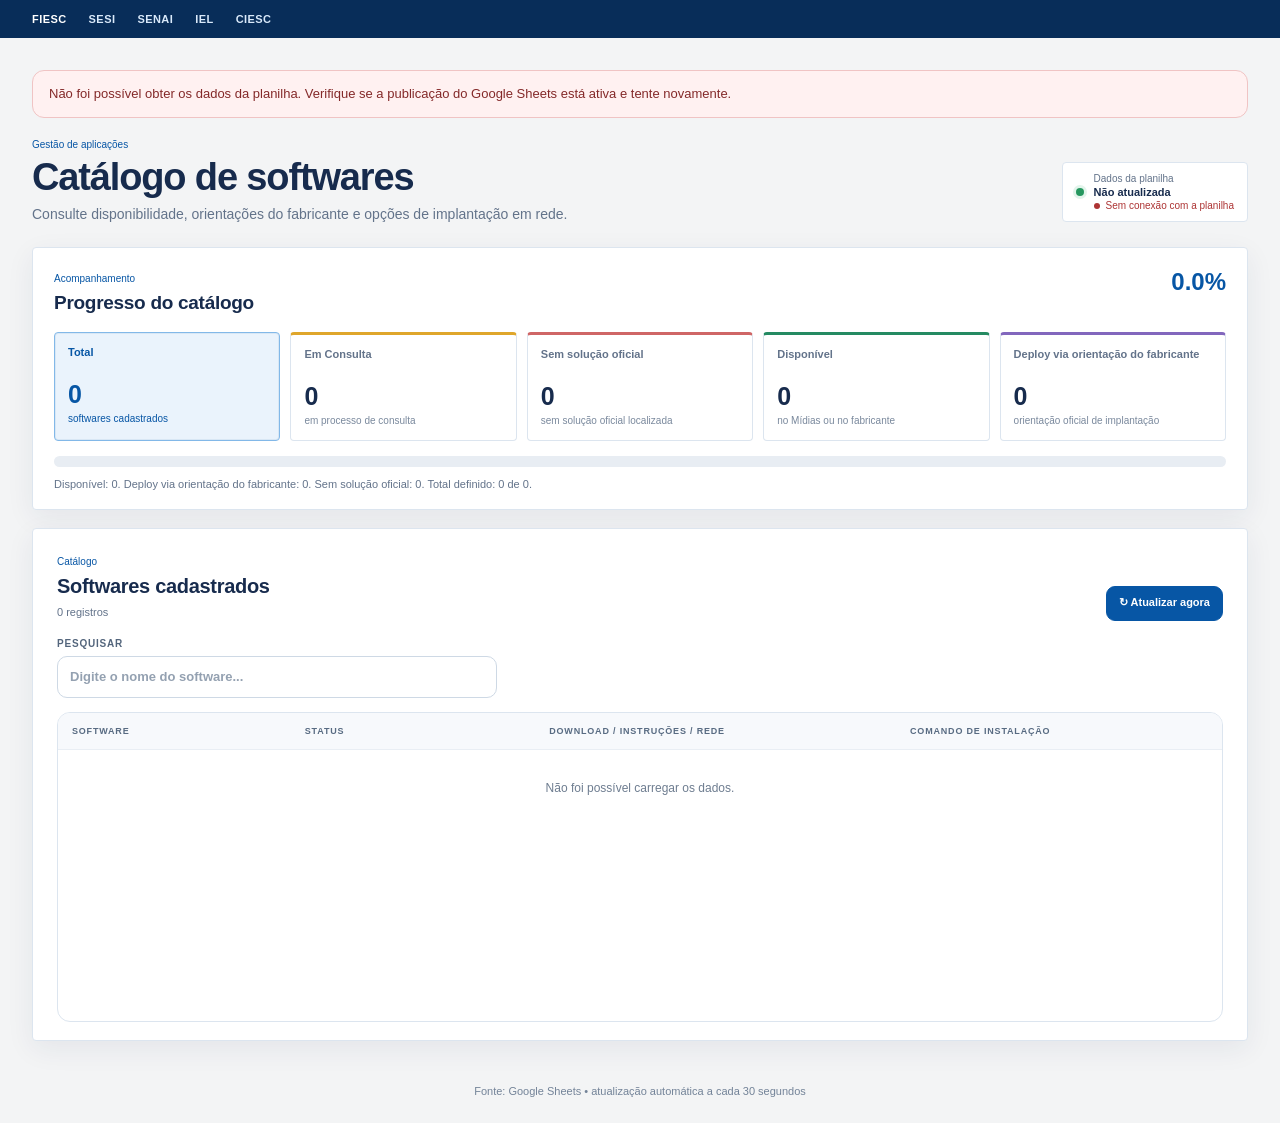
==== commit d66cf984: "Add files via upload" ====
--- a/index.html
+++ b/index.html
@@ -2,18 +2,18 @@
 <html lang="pt-BR">
 <head>
 <meta charset="UTF-8"><meta name="viewport" content="width=device-width, initial-scale=1.0">
-<meta name="theme-color" content="#073c70">
-<title>Painel de Instaladores MSI</title><link rel="stylesheet" href="style.css?v=20261013-46">
+<meta name="theme-color" content="#082d59">
+<title>Catálogo de softwares</title><link rel="stylesheet" href="style.css?v=20261015-48">
 </head>
 <body>
-<header class="topbar">
-  <div class="brand"><span class="eyebrow">SESI • SENAI</span><h1>Painel de Instaladores MSI</h1><p>Controle dos softwares, status e locais dos pacotes para implantação em massa.</p></div>
-  <div class="update-box"><div class="update-label">Dados da planilha</div><strong id="lastUpdate">Aguardando consulta...</strong><span id="connectionStatus" class="connection loading">Iniciando conexão...</span></div>
+<header class="entitybar" aria-label="Entidades do Sistema FIESC">
+  <div class="entitybar-inner"><span class="entity-current">FIESC</span><span>SESI</span><span>SENAI</span><span>IEL</span><span>CIESC</span></div>
 </header>
 <main class="container">
   <div id="errorBox" class="notice hidden"></div>
   <section id="page-dashboard" class="page">
 <section class="overview">
+      <div class="page-intro"><div><span class="section-kicker">Gestão de aplicações</span><h1>Catálogo de softwares</h1><p>Consulte disponibilidade, orientações do fabricante e opções de implantação em rede.</p></div><div class="update-box"><span class="sync-dot"></span><div><span>Dados da planilha</span><strong id="lastUpdate">Aguardando consulta...</strong><small id="connectionStatus" class="connection loading">Iniciando conexão...</small></div></div></div>
       <div class="panel progress-panel">
         <div class="section-heading">
           <div><span class="section-kicker">Acompanhamento</span><h2>Progresso do catálogo</h2></div>
@@ -43,5 +43,5 @@
   </section>
 </main>
 <footer>Fonte: Google Sheets • atualização automática a cada 30 segundos</footer>
-<script src="script.js?v=20261013-47"></script>
+<script src="script.js?v=20261015-49"></script>
 </body></html>
--- a/style.css
+++ b/style.css
@@ -4,7 +4,7 @@
   --muted: #63738a;
   --line: #dce5ef;
   --surface: #ffffff;
-  --canvas: #f3f6fa;
+  --canvas: #f3f4f5;
   --brand: #0756a5;
   --brand-strong: #064782;
   --brand-soft: #eaf3fc;
@@ -12,8 +12,8 @@
   --amber: #9a6500;
   --red: #ad3434;
   --violet: #674da7;
-  --radius-lg: 20px;
-  --radius-md: 14px;
+  --radius-lg: 4px;
+  --radius-md: 4px;
   --shadow: 0 8px 28px rgba(24, 48, 78, .07);
 }
 
@@ -44,68 +44,22 @@
   outline-offset: 3px;
 }
 
-.topbar {
-  position: relative;
-  display: flex;
-  align-items: center;
-  justify-content: space-between;
-  gap: 32px;
-  min-height: 188px;
-  padding: 34px max(4%, calc((100% - 1320px) / 2));
-  overflow: hidden;
-  color: #fff;
-  background:
-    radial-gradient(ellipse at 78% -20%, rgba(69, 160, 230, .32), transparent 46%),
-    linear-gradient(120deg, #073c70 0%, #0756a5 58%, #1169b5 100%);
-}
-
-.topbar::after {
-  position: absolute;
-  right: 10%;
-  bottom: -106px;
-  width: 340px;
-  height: 180px;
-  border: 1px solid rgba(255, 255, 255, .12);
-  border-radius: 50%;
-  content: "";
-  transform: rotate(-18deg);
-  pointer-events: none;
-}
-
-.brand,
-.update-box { position: relative; z-index: 1; }
-.brand { min-width: 0; }
-.eyebrow,
-.section-kicker {
-  display: block;
-  color: inherit;
-  font-size: 11px;
-  font-weight: 750;
-  letter-spacing: .12em;
-  text-transform: uppercase;
-}
-.eyebrow { color: #b7dcff; }
-.topbar h1 { margin: 10px 0 8px; font-size: clamp(25px, 3vw, 34px); line-height: 1.12; letter-spacing: -.025em; }
-.topbar p { max-width: 680px; margin: 0; color: rgba(255, 255, 255, .82); font-size: 14px; line-height: 1.55; }
-
-.update-box {
-  flex: 0 0 270px;
-  padding: 16px 18px;
-  border: 1px solid rgba(255, 255, 255, .2);
-  border-radius: var(--radius-md);
-  background: rgba(255, 255, 255, .1);
-  box-shadow: inset 0 1px rgba(255, 255, 255, .08);
-  backdrop-filter: blur(8px);
-}
-.update-label { color: #c4e2ff; font-size: 10px; font-weight: 750; letter-spacing: .1em; text-transform: uppercase; }
-.update-box strong { display: block; margin: 7px 0 5px; font-size: 14px; font-weight: 650; }
-.connection { display: inline-flex; align-items: center; gap: 7px; color: #e0eaf4; font-size: 11px; }
-.connection::before { width: 7px; height: 7px; border-radius: 50%; background: currentColor; content: ""; }
-.connection.ok { color: #a8f0c7; }
-.connection.error { color: #ffc2bf; }
-.connection.loading { color: #ffe3a3; }
-
-.container { width: min(1320px, calc(100% - 64px)); margin: 28px auto 44px; }
+.entitybar { min-height: 38px; color: #d9e9fa; background: #082d59; }
+.entitybar-inner { display: flex; align-items: center; gap: 22px; width: min(1320px, calc(100% - 64px)); min-height: 38px; margin: auto; font-size: 11px; font-weight: 750; letter-spacing: .04em; }
+.entity-current { color: #fff; }
+.page-intro { display: flex; align-items: flex-end; justify-content: space-between; gap: 24px; margin: 0 0 25px; }
+.page-intro h1 { margin: 5px 0 8px; color: var(--ink); font-size: clamp(28px, 3.2vw, 38px); line-height: 1.1; letter-spacing: -.03em; }
+.page-intro p { margin: 0; color: var(--muted); font-size: 14px; }
+.update-box { display: flex; flex: 0 0 auto; align-items: center; gap: 10px; padding: 10px 13px; border: 1px solid var(--line); border-radius: var(--radius-md); color: var(--muted); background: #fff; font-size: 10px; }
+.update-box strong { display: block; margin: 2px 0; color: var(--ink); font-size: 11px; font-weight: 700; }
+.sync-dot { width: 8px; height: 8px; border-radius: 50%; background: #26975f; box-shadow: 0 0 0 3px #e2f4eb; }
+.connection { display: inline-flex; align-items: center; gap: 6px; font-size: 10px; }
+.connection::before { width: 6px; height: 6px; border-radius: 50%; background: currentColor; content: ""; }
+.connection.ok { color: #16794b; }
+.connection.error { color: #ad3434; }
+.connection.loading { color: #9a6500; }
+
+.container { width: min(1320px, calc(100% - 64px)); margin: 32px auto 44px; }
 .notice { margin: 0 0 16px; padding: 13px 16px; border: 1px solid transparent; border-radius: 12px; font-size: 13px; line-height: 1.5; }
 .notice.error { border-color: #f0c4c4; color: #842929; background: #fff1f1; }
 .notice.warning { border-color: #f0d99d; color: #795300; background: #fff8e6; }
@@ -120,7 +74,7 @@
   background: var(--surface);
   box-shadow: var(--shadow);
 }
-.progress-panel { padding: 22px 24px 18px; }
+.progress-panel { padding: 20px 21px 17px; }
 .section-heading { display: flex; align-items: flex-start; justify-content: space-between; gap: 18px; margin-bottom: 17px; }
 .section-kicker { color: var(--brand); font-size: 10px; }
 .section-heading h2,
@@ -128,7 +82,7 @@
 .section-heading > strong { color: var(--brand); font-size: 24px; font-variant-numeric: tabular-nums; }
 
 .cards { display: grid; grid-template-columns: repeat(5, minmax(0, 1fr)); gap: 10px; margin: 0 0 4px; }
-.card { min-width: 0; padding: 12px 13px; border-radius: 12px; box-shadow: none; }
+.card { min-width: 0; padding: 12px 13px; border-radius: 4px; box-shadow: none; }
 .card span { display: block; min-height: 30px; color: var(--muted); font-size: 11px; font-weight: 650; line-height: 1.35; }
 .card strong { display: block; margin: 7px 0 5px; color: var(--ink); font-size: 25px; line-height: 1; font-variant-numeric: tabular-nums; }
 .card small { display: block; color: #7a899d; font-size: 10px; line-height: 1.35; }
@@ -223,7 +177,8 @@
 .software-table .resource-link:hover { border-color: var(--brand); color: #fff; background: var(--brand); }
 .software-table .resource-link.guide-link { border-color: #d5deea; color: #53657c; background: #fff; }
 .software-table .resource-link.guide-link:hover { border-color: #a9bed4; color: var(--ink); background: #f1f5f9; }
-.software-table .copy-link { min-height: 28px; margin: 3px 4px 3px 0; padding: 5px 7px; border-radius: 7px; font-size: 9px; white-space: nowrap; }
+.software-table .copy-link { min-height: 25px; margin: 2px 4px 2px 0; padding: 4px 7px; border: 1px solid #c9d6e2; border-radius: 3px; color: #274e75; background: #fff; font-size: 9px; white-space: nowrap; }
+.software-table .copy-link:hover { border-color: var(--brand); color: var(--brand); background: var(--brand-soft); }
 .software-table .copy-link.copied,
 .open-link.copied { border-color: #18794e !important; color: #fff !important; background: #18794e !important; }
 .software-table .command-cell { overflow: hidden; }
@@ -242,8 +197,9 @@
 }
 
 @media (max-width: 760px) {
-  .topbar { min-height: 0; align-items: stretch; flex-direction: column; gap: 22px; padding: 28px 24px; }
-  .update-box { flex-basis: auto; width: 100%; }
+  .entitybar-inner { width: calc(100% - 40px); }
+  .page-intro { align-items: flex-start; flex-direction: column; }
+  .update-box { width: 100%; }
   .container { width: calc(100% - 32px); margin-top: 18px; }
   .progress-panel,
   .table-panel { padding: 17px 15px 15px; border-radius: 16px; }
@@ -255,9 +211,9 @@
 }
 
 @media (max-width: 520px) {
-  .topbar { padding: 25px 19px; }
-  .topbar h1 { max-width: 300px; }
-  .topbar p { font-size: 13px; }
+  .entitybar-inner { width: calc(100% - 30px); gap: 13px; font-size: 9px; }
+  .page-intro h1 { font-size: 29px; }
+  .page-intro p { font-size: 13px; }
   .container { width: calc(100% - 24px); }
   .cards { grid-template-columns: repeat(2, minmax(0, 1fr)); gap: 8px; }
   .card { padding: 10px; }
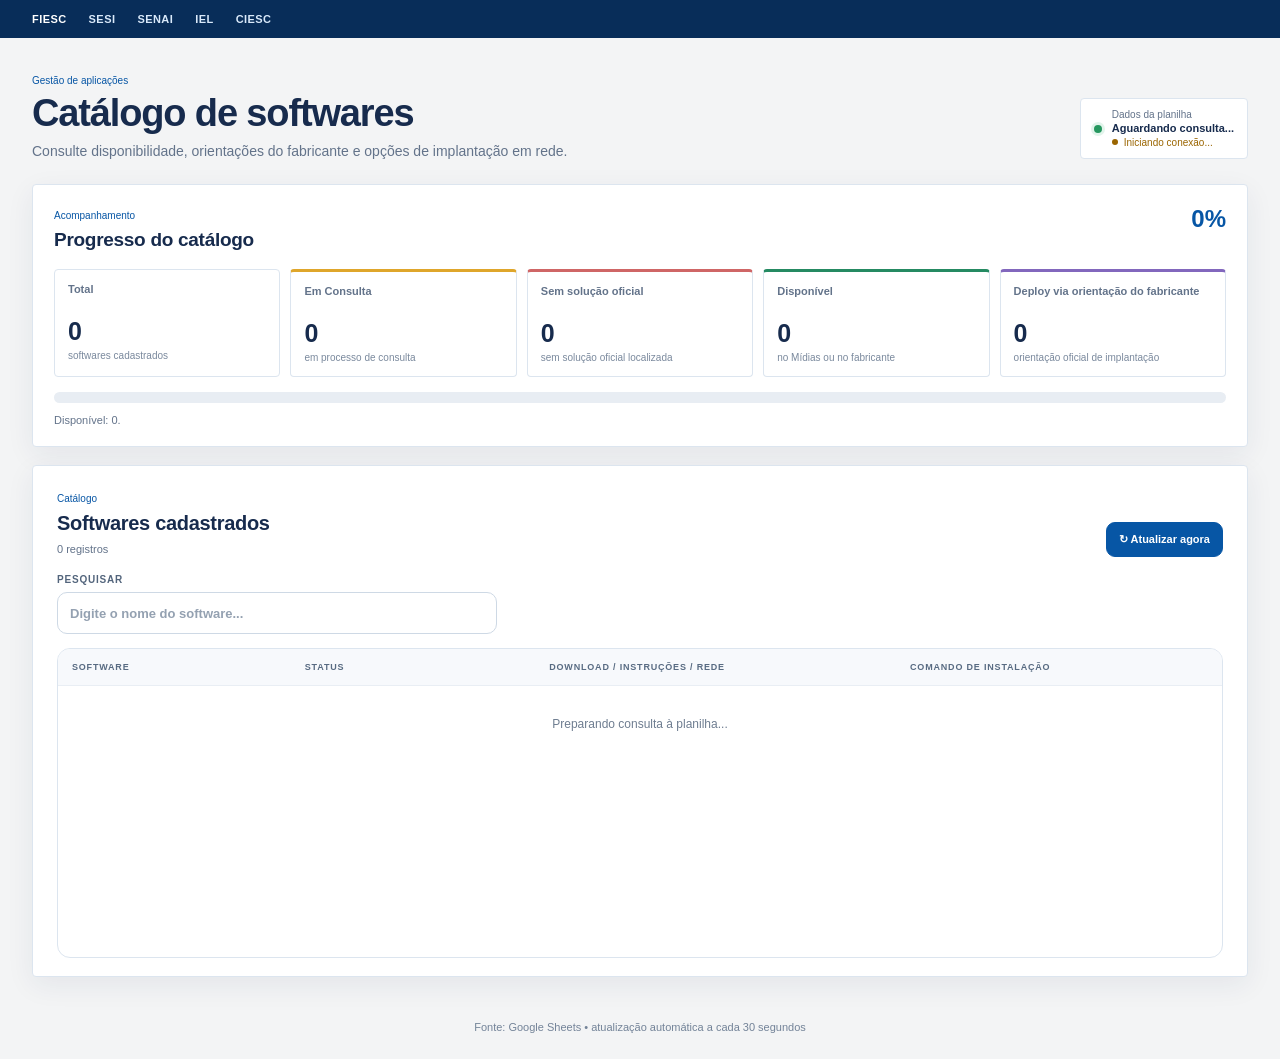
==== commit 4ee1fe06: "Add files via upload" ====
--- a/index.html
+++ b/index.html
@@ -3,7 +3,7 @@
 <head>
 <meta charset="UTF-8"><meta name="viewport" content="width=device-width, initial-scale=1.0">
 <meta name="theme-color" content="#082d59">
-<title>Catálogo de softwares</title><link rel="stylesheet" href="style.css?v=20261015-48">
+<title>Catálogo de softwares</title><link rel="stylesheet" href="style.css?v=20261015-50">
 </head>
 <body>
 <header class="entitybar" aria-label="Entidades do Sistema FIESC">
@@ -43,5 +43,5 @@
   </section>
 </main>
 <footer>Fonte: Google Sheets • atualização automática a cada 30 segundos</footer>
-<script src="script.js?v=20261015-49"></script>
+<script src="script.js?v=20261021-51"></script>
 </body></html>
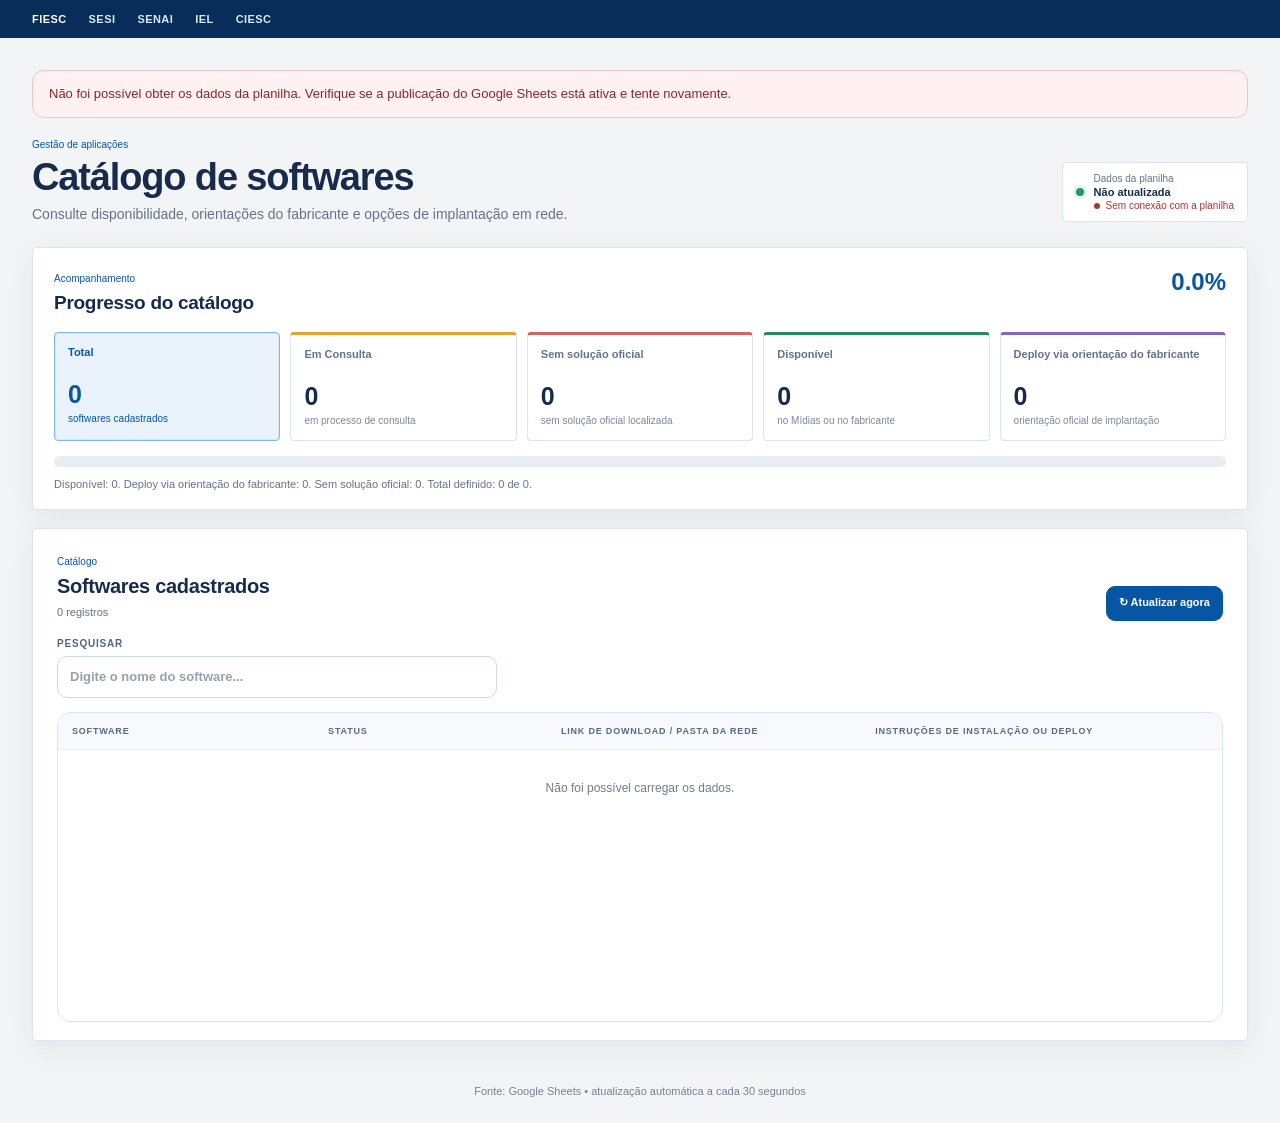
==== commit f5aefdd5: "Add files via upload" ====
--- a/index.html
+++ b/index.html
@@ -3,7 +3,7 @@
 <head>
 <meta charset="UTF-8"><meta name="viewport" content="width=device-width, initial-scale=1.0">
 <meta name="theme-color" content="#082d59">
-<title>Catálogo de softwares</title><link rel="stylesheet" href="style.css?v=20261015-50">
+<title>Catálogo de softwares</title><link rel="stylesheet" href="style.css?v=20261021-53">
 </head>
 <body>
 <header class="entitybar" aria-label="Entidades do Sistema FIESC">
@@ -38,10 +38,10 @@
     <section class="panel table-panel">
       <div class="table-head"><div><span class="section-kicker">Catálogo</span><h2>Softwares cadastrados</h2><p class="muted" id="resultCount">0 registros</p></div><div class="actions"><button id="refreshButton" type="button">↻ Atualizar agora</button></div></div>
       <div class="filters"><label>Pesquisar<input id="search" type="search" placeholder="Digite o nome do software..."></label></div>
-      <div class="table-wrap"><table class="software-table"><colgroup><col class="col-software"><col class="col-status"><col class="col-link"><col class="col-command"></colgroup><thead><tr><th>Software</th><th>Status</th><th>Download / instruções / rede</th><th>Comando de instalação</th></tr></thead><tbody id="softwareTable"><tr><td colspan="4" class="empty">Preparando consulta à planilha...</td></tr></tbody></table></div>
+      <div class="table-wrap"><table class="software-table"><colgroup><col class="col-software"><col class="col-status"><col class="col-download"><col class="col-instructions"></colgroup><thead><tr><th>Software</th><th>Status</th><th>Link de download / pasta da rede</th><th>Instruções de instalação ou deploy</th></tr></thead><tbody id="softwareTable"><tr><td colspan="4" class="empty">Preparando consulta à planilha...</td></tr></tbody></table></div>
     </section>
   </section>
 </main>
 <footer>Fonte: Google Sheets • atualização automática a cada 30 segundos</footer>
-<script src="script.js?v=20261021-51"></script>
+<script src="script.js?v=20261021-53"></script>
 </body></html>
--- a/style.css
+++ b/style.css
@@ -149,11 +149,11 @@
 select:focus { border-color: #5b9bd3; box-shadow: 0 0 0 3px rgba(7, 86, 165, .12); }
 
 .table-wrap { max-height: min(66vh, 760px); min-height: 310px; overflow: auto; border: 1px solid var(--line); border-radius: 13px; background: #fff; scrollbar-color: #bdcad8 transparent; scrollbar-width: thin; }
-.software-table { width: 100%; min-width: 980px; table-layout: fixed; border-collapse: separate; border-spacing: 0; }
-.software-table col.col-software { width: 20%; }
-.software-table col.col-status { width: 21%; }
-.software-table col.col-link { width: 31%; }
-.software-table col.col-command { width: 28%; }
+.software-table { width: 100%; min-width: 900px; table-layout: fixed; border-collapse: separate; border-spacing: 0; }
+.software-table col.col-software { width: 22%; }
+.software-table col.col-status { width: 20%; }
+.software-table col.col-download { width: 27%; }
+.software-table col.col-instructions { width: 31%; }
 .software-table th,
 .software-table td { min-width: 0; padding: 13px 14px; border-bottom: 1px solid #e9eef4; text-align: left; vertical-align: middle; }
 .software-table th { position: sticky; z-index: 1; top: 0; color: #586b82; background: #f7f9fc; font-size: 9px; font-weight: 800; letter-spacing: .09em; text-transform: uppercase; }
@@ -172,7 +172,6 @@
 .software-table .link-cell { overflow-wrap: anywhere; }
 .software-table .link-text { display: inline-block; max-width: 100%; margin: 2px 5px 2px 0; color: #41566e; vertical-align: middle; }
 .software-table .instruction-note { display: block; margin: 4px 0; color: #53657c; font-size: 10px; line-height: 1.45; overflow-wrap: anywhere; }
-.software-table .command-note { padding: 3px 0; }
 .software-table .resource-link { display: inline-flex; align-items: center; margin: 2px 5px 3px 0; padding: 6px 8px; border: 1px solid #b8d2eb; border-radius: 7px; color: var(--brand); background: #f4f9fe; font-size: 10px; font-weight: 750; line-height: 1.2; text-decoration: none; white-space: nowrap; }
 .software-table .resource-link:hover { border-color: var(--brand); color: #fff; background: var(--brand); }
 .software-table .resource-link.guide-link { border-color: #d5deea; color: #53657c; background: #fff; }
@@ -181,9 +180,6 @@
 .software-table .copy-link:hover { border-color: var(--brand); color: var(--brand); background: var(--brand-soft); }
 .software-table .copy-link.copied,
 .open-link.copied { border-color: #18794e !important; color: #fff !important; background: #18794e !important; }
-.software-table .command-cell { overflow: hidden; }
-.software-table .command-text { display: inline-block; max-width: calc(100% - 116px); margin: 2px 2px 2px 0; padding: 6px 7px; overflow: hidden; border: 1px solid #e3e9f0; border-radius: 7px; color: #40536a; background: #f5f7fa; font-family: Consolas, "Courier New", monospace; font-size: 10px; line-height: 1.35; text-overflow: ellipsis; vertical-align: middle; white-space: nowrap; }
-.software-table .copy-command { vertical-align: middle; }
 .empty { padding: 30px !important; color: #6e7d90 !important; text-align: center !important; font-weight: 500 !important; }
 
 footer { padding: 0 20px 26px; color: #738398; font-size: 11px; text-align: center; }
@@ -224,7 +220,7 @@
   .table-head h2 { font-size: 17px; }
   .section-heading > strong { font-size: 20px; }
   .table-wrap { max-height: 64vh; min-height: 240px; }
-  .software-table { min-width: 1000px; }
+  .software-table { min-width: 900px; }
   .software-table th,
   .software-table td { padding: 11px 10px; }
 }
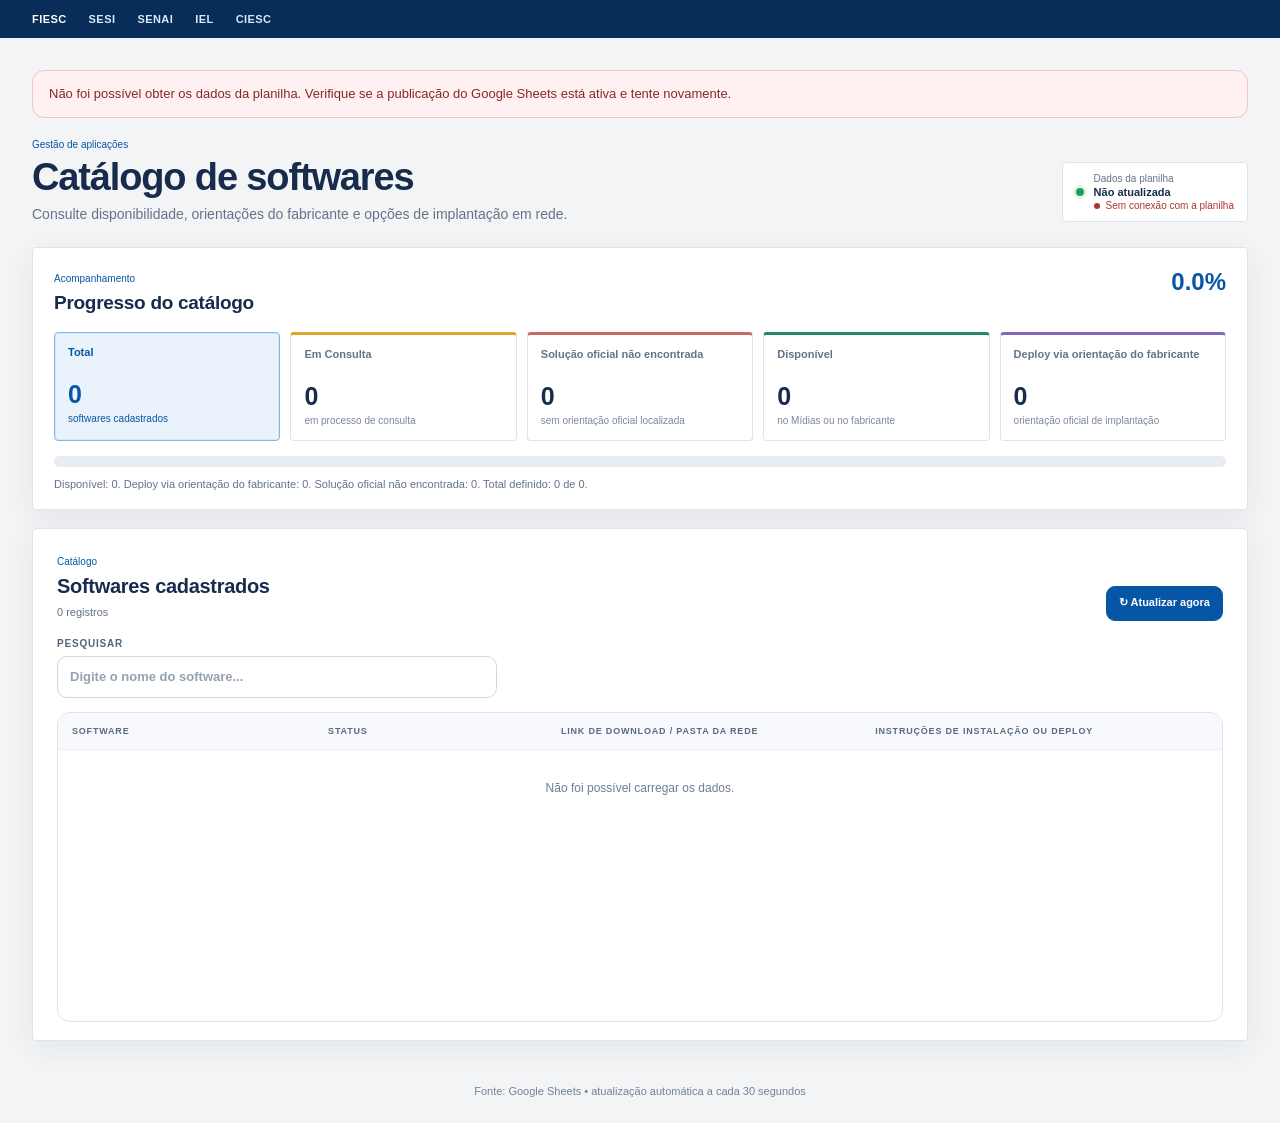
==== commit 667c8254: "Add files via upload" ====
--- a/index.html
+++ b/index.html
@@ -3,7 +3,7 @@
 <head>
 <meta charset="UTF-8"><meta name="viewport" content="width=device-width, initial-scale=1.0">
 <meta name="theme-color" content="#082d59">
-<title>Catálogo de softwares</title><link rel="stylesheet" href="style.css?v=20261021-53">
+<title>Catálogo de softwares</title><link rel="stylesheet" href="style.css?v=20261021-54">
 </head>
 <body>
 <header class="entitybar" aria-label="Entidades do Sistema FIESC">
@@ -22,13 +22,13 @@
 <section class="cards" aria-label="Filtros rápidos do catálogo">
       <article class="card filter-card" data-filter="" tabindex="0" role="button" aria-pressed="false"><span>Total</span><strong id="total">0</strong><small>softwares cadastrados</small></article>
       <article class="card filter-card" data-filter="Em Consulta" tabindex="0" role="button" aria-pressed="false"><span>Em Consulta</span><strong id="emConsulta">0</strong><small>em processo de consulta</small></article>
-      <article class="card filter-card" data-filter="Sem solução oficial" tabindex="0" role="button" aria-pressed="false"><span>Sem solução oficial</span><strong id="semSolucao">0</strong><small>sem solução oficial localizada</small></article>
+      <article class="card filter-card" data-filter="Solução oficial não encontrada" tabindex="0" role="button" aria-pressed="false"><span>Solução oficial não encontrada</span><strong id="semSolucao">0</strong><small>sem orientação oficial localizada</small></article>
       <article class="card filter-card" data-filter="__disponivel__" tabindex="0" role="button" aria-pressed="false"><span>Disponível</span><strong id="disponivel">0</strong><small>no Mídias ou no fabricante</small></article>
       <article class="card filter-card" data-filter="Deploy via orientação do fabricante" tabindex="0" role="button" aria-pressed="false"><span>Deploy via orientação do fabricante</span><strong id="deployOrientacao">0</strong><small>orientação oficial de implantação</small></article>
         </section>
         <div class="progress-track" aria-label="Distribuição dos softwares por status">
           <div id="progressAvailable" class="progress-segment available-segment" title="Disponível"></div>
-          <div id="progressNoSolution" class="progress-segment none-segment" title="Sem solução oficial"></div>
+          <div id="progressNoSolution" class="progress-segment none-segment" title="Solução oficial não encontrada"></div>
           <div id="progressDeployOrientacao" class="progress-segment deploy-segment" title="Deploy via orientação do fabricante"></div>
           <div id="progressConsulta" class="progress-segment consulta-segment" title="Em Consulta"></div>
         </div>
@@ -43,5 +43,5 @@
   </section>
 </main>
 <footer>Fonte: Google Sheets • atualização automática a cada 30 segundos</footer>
-<script src="script.js?v=20261021-53"></script>
+<script src="script.js?v=20261021-54"></script>
 </body></html>
--- a/style.css
+++ b/style.css
@@ -93,7 +93,7 @@
 .filter-card.active-filter strong,
 .filter-card.active-filter small { color: var(--brand); }
 .filter-card[data-filter="Em Consulta"] { border-top: 3px solid #dfa62b; }
-.filter-card[data-filter="Sem solução oficial"] { border-top: 3px solid #cf6666; }
+.filter-card[data-filter="Solução oficial não encontrada"] { border-top: 3px solid #cf6666; }
 .filter-card[data-filter="__disponivel__"] { border-top: 3px solid #258a62; }
 .filter-card[data-filter="Deploy via orientação do fabricante"] { border-top: 3px solid #8267bd; }
 
